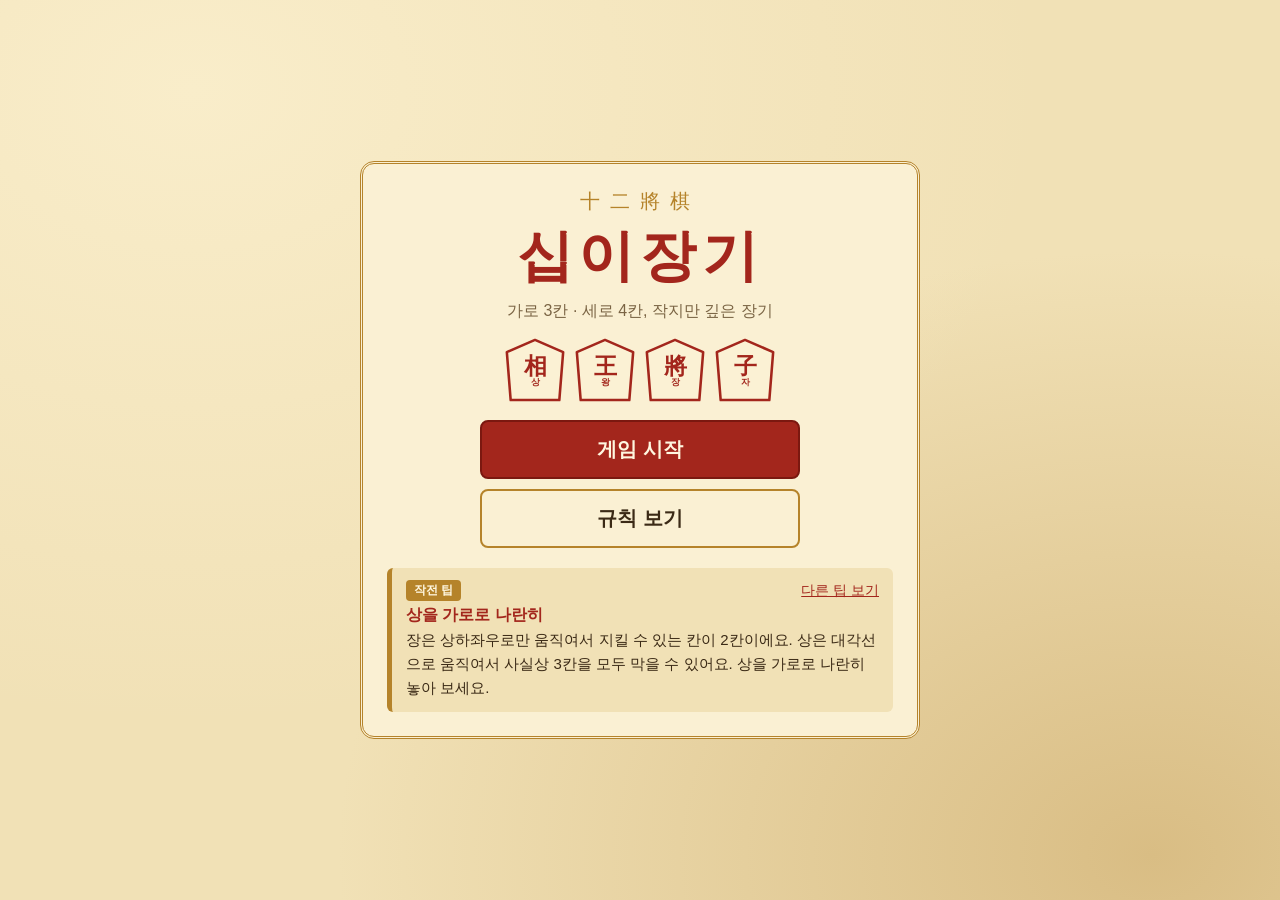
==== index.html @ 1b90328e "Rename index (4).html to index.html" ====
<!DOCTYPE html>
<html lang="ko">
<head>
<meta charset="UTF-8">
<meta name="viewport" content="width=device-width, initial-scale=1">
<title>십이장기</title>
<link rel="stylesheet" href="style.css">
</head>
<body>

<!-- 1. 메인 -->
<section id="screen-main" class="screen active">
  <div class="paper-card center">
    <div class="title-hanja">十二將棋</div>
    <h1 class="title">십이장기</h1>
    <p class="subtitle">가로 3칸 · 세로 4칸, 작지만 깊은 장기</p>
    <div class="deco" id="deco"></div>
    <div class="btn-col">
      <button class="btn primary big" id="btnToSettings">게임 시작</button>
      <button class="btn big" id="btnMainHelp">규칙 보기</button>
    </div>
    <div class="tip" id="tip-main">
      <div class="tip-head"><span class="tip-label">작전 팁</span><button class="link" data-tip-next="main">다른 팁 보기</button></div>
      <div class="tip-title"></div>
      <p class="tip-text"></p>
    </div>
  </div>
</section>

<!-- 2. 설정 -->
<section id="screen-settings" class="screen">
  <div class="paper-card">
    <h2 class="h2">게임 설정</h2>

    <div class="opt-row">
      <div class="opt-label">게임 방식</div>
      <div class="opt-group" data-key="mode">
        <button data-val="ai">컴퓨터와 대결</button>
        <button data-val="pvp">2명이 함께</button>
      </div>
    </div>

    <div class="opt-row ai-only">
      <div class="opt-label">컴퓨터 난이도</div>
      <div class="opt-group" data-key="level">
        <button data-val="easy">쉬움</button>
        <button data-val="normal">보통</button>
        <button data-val="hard">어려움</button>
      </div>
      <div class="opt-desc" id="levelDesc"></div>
    </div>

    <div class="opt-row">
      <div class="opt-label">먼저 두는 쪽</div>
      <div class="opt-group" data-key="first">
        <button data-val="p0" id="firstP0"></button>
        <button data-val="p1" id="firstP1"></button>
        <button data-val="random">랜덤</button>
      </div>
    </div>

    <div class="opt-row">
      <div class="opt-label">도움 기능</div>
      <label class="toggle"><input type="checkbox" id="optWarn"><span>왕 위험 경고 (왕이 잡힐 수 있을 때 알려줘요)</span></label>
      <label class="toggle"><input type="checkbox" id="optDirs"><span>말에 이동 방향 점 표시</span></label>
      <label class="toggle pvp-only"><input type="checkbox" id="optFlip"><span>위쪽 말 글자 뒤집기 (마주 앉아서 할 때)</span></label>
    </div>

    <div class="btn-row">
      <button class="btn" id="btnSetBack">뒤로</button>
      <button class="btn primary" id="btnStart">게임 시작</button>
    </div>

    <div class="tip" id="tip-settings">
      <div class="tip-head"><span class="tip-label">작전 팁</span><button class="link" data-tip-next="settings">다른 팁 보기</button></div>
      <div class="tip-title"></div>
      <p class="tip-text"></p>
    </div>
  </div>
</section>

<!-- 3. 게임 -->
<section id="screen-game" class="screen">
  <div class="game-layout">
    <aside class="panel">
      <div class="panel-title">十二將棋</div>
      <div id="turnChip" class="turn-chip"></div>
      <div id="msgBox"></div>
      <div class="btn-grid">
        <button class="btn" id="btnUndo">되돌리기</button>
        <button class="btn" id="btnRestart">새 게임</button>
        <button class="btn" id="btnGameSettings">설정</button>
        <button class="btn" id="btnGameMain">메인</button>
        <button class="btn" id="btnGameHelp">규칙</button>
      </div>
      <div class="info" id="info"></div>
    </aside>

    <div class="table">
      <div class="tray-wrap">
        <div class="tray-label" id="lbl1"></div>
        <div class="tray" id="tray1"></div>
      </div>
      <div class="board" id="board"></div>
      <div class="tray-wrap">
        <div class="tray" id="tray0"></div>
        <div class="tray-label" id="lbl0"></div>
      </div>
    </div>
  </div>
</section>

<!-- 결과 -->
<div id="overlay" class="overlay hidden">
  <div class="paper-card center modal">
    <h2 class="h2" id="resTitle"></h2>
    <p id="resText" class="res-text"></p>
    <div class="btn-row">
      <button class="btn primary" id="resAgain">다시 하기</button>
      <button class="btn" id="resView">판 보기</button>
      <button class="btn" id="resSettings">설정으로</button>
      <button class="btn" id="resMain">메인으로</button>
    </div>
  </div>
</div>

<!-- 규칙 -->
<div id="helpModal" class="overlay hidden">
  <div class="paper-card modal help">
    <h2 class="h2">십이장기 규칙</h2>
    <div id="helpPieces" class="help-pieces"></div>
    <ul class="help-list">
      <li>판은 가로 3칸, 세로 4칸이에요. 내 앞쪽 한 줄이 내 진영이에요.</li>
      <li>말에 찍힌 점이 그 말이 움직일 수 있는 방향이에요. 말은 돌아서지 못해요.</li>
      <li>상대 말을 잡으면 포로가 돼요. 내 차례에 포로를 빈칸에 내려놓을 수 있어요. (상대 진영에는 안 돼요. 내려놓는 것도 한 번의 차례예요.)</li>
      <li>자(子)가 상대 진영에 들어가면 후(侯)로 변신해요. 후를 잡으면 다시 자가 돼요.</li>
      <li>상대 왕을 잡으면 이겨요.</li>
      <li>내 왕이 상대 진영에 들어가서 다음 내 차례까지 잡히지 않고 버티면 이겨요. (말을 잡으면서 들어가도 똑같아요.)</li>
      <li>같은 판이 3번 나오면 무승부예요.</li>
    </ul>
    <div class="btn-row"><button class="btn primary" id="helpClose">닫기</button></div>
  </div>
</div>

<script src="game.js"></script>
</body>
</html>
---- style.css ----
/* ===== 십이장기 : 양피지 테마 ===== */
:root{
  --paper:#f1e1b6;
  --paper-2:#e6cf98;
  --paper-3:#faf0d3;
  --ink:#3b2a16;
  --ink-soft:#7a6444;
  --gold:#b5832a;
  --gold-2:#d8b04e;
  --red:#a3261c;
  --blue:#243a58;
  --green:#2f6b3a;
  --cell:max(56px, min(26vw, calc((100vh - 300px) / 5.4), 118px));
}
*{box-sizing:border-box}
html,body{margin:0;min-height:100%}
body{
  font-family:"Pretendard","Noto Sans KR","Malgun Gothic",sans-serif;
  color:var(--ink);
  background:
    radial-gradient(ellipse at 15% 10%, #f9edca 0, transparent 55%),
    radial-gradient(ellipse at 90% 95%, #d9bd84 0, transparent 50%),
    var(--paper);
  min-height:100vh;
}
button{font-family:inherit}

/* 화면 */
.screen{display:none;min-height:100vh;padding:20px;align-items:center;justify-content:center}
.screen.active{display:flex}

/* 양피지 카드 */
.paper-card{
  background:var(--paper-3);
  border:3px double var(--gold);
  border-radius:14px;
  padding:24px;
  width:100%;
  max-width:560px;
}
.paper-card.center{text-align:center}

.title-hanja{font-family:"Noto Serif KR","Batang","Songti SC",serif;font-size:20px;letter-spacing:.5em;color:var(--gold);margin-bottom:4px}
.title{font-family:"Noto Serif KR","Batang",serif;font-size:56px;margin:0;color:var(--red);letter-spacing:.1em}
.subtitle{margin:6px 0 16px;color:var(--ink-soft)}
.h2{font-family:"Noto Serif KR","Batang",serif;margin:0 0 14px;color:var(--red);font-size:26px}
.deco{display:flex;justify-content:center;gap:6px;margin:6px 0 18px}
.deco svg{width:64px;height:64px}

/* 버튼 */
.btn{
  background:var(--paper-3);
  color:var(--ink);
  border:2px solid var(--gold);
  border-radius:8px;
  padding:10px 16px;
  font-size:16px;
  font-weight:700;
  cursor:pointer;
}
.btn:hover:not(:disabled){background:var(--paper-2)}
.btn:disabled{opacity:.45;cursor:not-allowed}
.btn.primary{background:var(--red);border-color:#7b1810;color:#fff7e0}
.btn.primary:hover:not(:disabled){background:#8b1f16}
.btn.big{font-size:20px;padding:14px 20px}
.btn-col{display:flex;flex-direction:column;gap:10px;max-width:320px;margin:0 auto 18px}
.btn-row{display:flex;gap:10px;flex-wrap:wrap;justify-content:center;margin-top:16px}
.btn-grid{display:grid;grid-template-columns:1fr 1fr;gap:8px;margin-top:12px}
.btn-grid .btn{padding:8px 10px;font-size:15px}
.link{background:none;border:none;color:var(--red);text-decoration:underline;cursor:pointer;font-size:14px;padding:0}

/* 팁 */
.tip{margin-top:20px;padding:12px 14px;border-left:5px solid var(--gold);background:var(--paper);text-align:left;border-radius:6px}
.tip-head{display:flex;justify-content:space-between;align-items:center;margin-bottom:4px}
.tip-label{font-size:12px;font-weight:800;color:#fff7e0;background:var(--gold);padding:2px 8px;border-radius:4px}
.tip-title{font-weight:800;color:var(--red);margin-bottom:2px}
.tip-text{margin:0;line-height:1.6;font-size:15px}

/* 설정 */
.opt-row{margin-bottom:16px}
.opt-label{font-weight:800;margin-bottom:6px}
.opt-group{display:flex;gap:6px;flex-wrap:wrap}
.opt-group button{
  flex:1 1 0;min-width:90px;
  padding:10px 8px;font-size:15px;font-weight:700;
  background:var(--paper);border:2px solid var(--paper-2);color:var(--ink);
  border-radius:8px;cursor:pointer;
}
.opt-group button.on{background:var(--red);border-color:#7b1810;color:#fff7e0}
.opt-desc{margin-top:6px;font-size:13px;color:var(--ink-soft)}
.toggle{display:flex;align-items:center;gap:8px;margin:6px 0;cursor:pointer;font-size:15px}
.toggle input{width:20px;height:20px;accent-color:var(--red)}
.hidden{display:none!important}

/* 게임 레이아웃 */
#screen-game{align-items:flex-start;padding:12px}
.game-layout{display:flex;flex-wrap:wrap;justify-content:center;gap:16px;align-items:flex-start;width:100%}
.panel{
  width:100%;max-width:300px;
  background:var(--paper-3);border:3px double var(--gold);border-radius:12px;padding:14px;
}
.panel-title{font-family:"Noto Serif KR","Batang",serif;letter-spacing:.4em;color:var(--gold);text-align:center;font-size:14px;margin-bottom:8px}
.turn-chip{text-align:center;font-weight:800;font-size:20px;padding:8px;border-radius:8px;border:2px solid var(--ink-soft);background:var(--paper)}
.turn-chip.p0{border-color:var(--red);color:var(--red)}
.turn-chip.p1{border-color:var(--blue);color:var(--blue)}
.turn-chip.end{border-color:var(--gold);color:var(--ink)}
#msgBox{margin-top:10px;display:flex;flex-direction:column;gap:6px}
.msg{padding:8px 10px;border-radius:6px;font-size:14px;line-height:1.5;background:var(--paper);border:1px solid var(--paper-2)}
.msg.danger{background:#f6d3cb;border-color:var(--red);color:#6d130c;font-weight:700}
.msg.good{background:#dfe8c8;border-color:var(--green);color:#25512d;font-weight:700}
.msg.hint{color:var(--ink-soft)}
.info{margin-top:10px;font-size:13px;color:var(--ink-soft);text-align:center}

.table{display:flex;flex-direction:column;align-items:center;gap:8px}
.tray-wrap{width:calc(var(--cell) * 3 + 8px)}
.tray-label{font-size:13px;font-weight:700;color:var(--ink-soft);margin:2px 2px}
.tray{
  min-height:calc(var(--cell) * .66 + 12px);
  display:flex;flex-wrap:wrap;gap:4px;align-items:center;
  padding:5px 6px;
  border:2px dashed var(--gold);border-radius:10px;background:rgba(250,240,211,.6);
}
.tray .empty{font-size:13px;color:var(--ink-soft);padding-left:4px}
.hand-piece{width:calc(var(--cell) * .6);height:calc(var(--cell) * .6);border-radius:8px;padding:0}
.hand-piece svg{width:100%;height:100%;display:block}
.hand-piece.ready{cursor:pointer}
.hand-piece.ready:hover{background:rgba(216,176,78,.3)}
.hand-piece.selected{background:rgba(216,176,78,.55);outline:3px solid var(--gold-2)}

/* 판 */
.board{
  display:grid;
  grid-template-columns:repeat(3,var(--cell));
  grid-template-rows:repeat(4,var(--cell));
  border:4px solid var(--ink);
  border-radius:4px;
  background:var(--paper-3);
}
.cell{
  position:relative;
  border:1px solid var(--ink-soft);
  display:flex;align-items:center;justify-content:center;
  cursor:default;
  user-select:none;
}
.cell.home0{background:rgba(163,38,28,.13)}
.cell.home1{background:rgba(36,58,88,.14)}
.cell .zone{position:absolute;left:4px;top:2px;font-size:11px;font-weight:700;color:var(--ink-soft);pointer-events:none}
.cell .pc{width:88%;height:88%}
.cell .pc svg{width:100%;height:100%;display:block}
.cell.clickable{cursor:pointer}
.cell.last{box-shadow:inset 0 0 0 3px rgba(181,131,42,.6)}
.cell.selected{background:rgba(216,176,78,.45);outline:4px solid var(--gold-2);outline-offset:-4px}
.cell.target::after{
  content:"";position:absolute;width:26%;height:26%;border-radius:50%;
  background:rgba(47,107,58,.8);pointer-events:none;
}
.cell.capture::after{
  content:"";position:absolute;inset:5%;border:4px solid var(--red);border-radius:10px;pointer-events:none;
}
.cell.danger{animation:danger 1s ease-in-out infinite}
@keyframes danger{0%,100%{background-color:rgba(163,38,28,.15)}50%{background-color:rgba(163,38,28,.55)}}

/* 말 */
.pcsvg .body{fill:#fbf1d4;stroke:var(--pc);stroke-width:4;stroke-linejoin:round}
.pcsvg.p0{--pc:var(--red)}
.pcsvg.p1{--pc:var(--blue)}
.pcsvg.hu .body{fill:#f2d37a}
.pcsvg .dot{fill:var(--pc)}
.pcsvg .hanja{font-family:"Noto Serif KR","Batang","Songti SC",serif;font-size:36px;font-weight:700;fill:var(--pc);text-anchor:middle;dominant-baseline:central}
.pcsvg .hangul{font-size:14px;font-weight:800;fill:var(--pc);text-anchor:middle;dominant-baseline:central}

/* 오버레이 */
.overlay{
  position:fixed;inset:0;background:rgba(59,42,22,.55);
  display:flex;align-items:center;justify-content:center;padding:16px;z-index:10;
}
.modal{max-height:92vh;overflow:auto}
.res-text{font-size:18px;line-height:1.6;margin:0}
.help{text-align:left}
.help-pieces{display:grid;grid-template-columns:1fr 1fr;gap:6px 12px;margin-bottom:10px}
.help-piece{display:flex;gap:8px;align-items:center;font-size:14px;line-height:1.4}
.help-piece svg{width:52px;height:52px;flex:none}
.help-list{padding-left:20px;line-height:1.7;font-size:15px;margin:0}

@media (max-width:520px){
  .title{font-size:44px}
  .help-pieces{grid-template-columns:1fr}
  .panel{max-width:none}
}
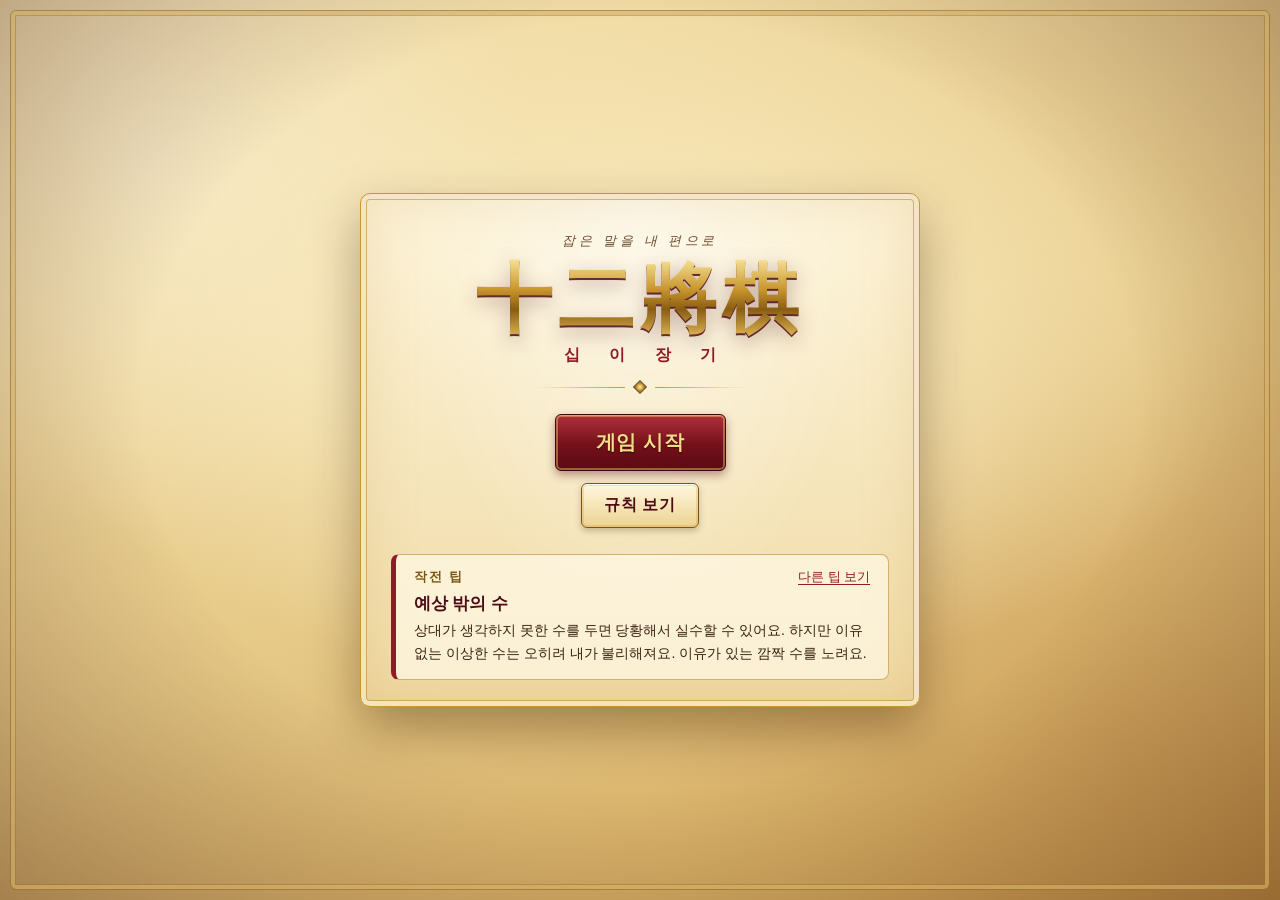
==== commit b60b60b1: "Rename index (3).html to index.html" ====
--- a/index.html
+++ b/index.html
@@ -7,141 +7,150 @@
 <link rel="stylesheet" href="style.css">
 </head>
 <body>
+<div id="app">
 
-<!-- 1. 메인 -->
-<section id="screen-main" class="screen active">
-  <div class="paper-card center">
-    <div class="title-hanja">十二將棋</div>
-    <h1 class="title">십이장기</h1>
-    <p class="subtitle">가로 3칸 · 세로 4칸, 작지만 깊은 장기</p>
-    <div class="deco" id="deco"></div>
-    <div class="btn-col">
-      <button class="btn primary big" id="btnToSettings">게임 시작</button>
-      <button class="btn big" id="btnMainHelp">규칙 보기</button>
+  <section id="screen-main" class="screen active">
+    <div class="panel main-panel">
+      <div class="hero">
+        <div class="hero-kicker">잡은 말을 내 편으로</div>
+        <h1 class="logo">十二將棋</h1>
+        <div class="logo-sub">십 이 장 기</div>
+        <div class="orn"><span></span><i></i><span></span></div>
+      </div>
+      <div class="menu">
+        <button class="btn primary big" data-act="go-setup">게임 시작</button>
+        <button class="btn" data-act="rules">규칙 보기</button>
+      </div>
+      <aside class="tip">
+        <div class="tip-head"><span>작전 팁</span><button class="link" data-act="tip">다른 팁 보기</button></div>
+        <h4 class="tip-title"></h4>
+        <p class="tip-body"></p>
+      </aside>
     </div>
-    <div class="tip" id="tip-main">
-      <div class="tip-head"><span class="tip-label">작전 팁</span><button class="link" data-tip-next="main">다른 팁 보기</button></div>
-      <div class="tip-title"></div>
-      <p class="tip-text"></p>
+  </section>
+
+  <section id="screen-setup" class="screen">
+    <div class="panel setup-panel">
+      <h2 class="h-ornate"><span>대결 준비</span></h2>
+
+      <div class="row" data-key="mode">
+        <h3>게임 방식</h3>
+        <div class="seg">
+          <button data-val="ai">컴퓨터와 대결</button>
+          <button data-val="hot">2명이 함께</button>
+        </div>
+      </div>
+
+      <div class="row" data-key="level" data-only="ai">
+        <h3>컴퓨터 실력</h3>
+        <div class="seg">
+          <button data-val="easy">쉬움</button>
+          <button data-val="normal">보통</button>
+          <button data-val="hard">어려움</button>
+        </div>
+        <p class="note" id="level-note"></p>
+      </div>
+
+      <div class="row" data-key="first">
+        <h3>먼저 두는 사람</h3>
+        <div class="seg" id="seg-first">
+          <button data-val="red"></button>
+          <button data-val="blue"></button>
+          <button data-val="random">무작위</button>
+        </div>
+      </div>
+
+      <div class="row">
+        <h3>도움 기능</h3>
+        <div class="seg">
+          <button class="tog" data-tog="warn">왕 위험 경고</button>
+          <button class="tog" data-tog="dots">이동 방향 점</button>
+          <button class="tog" data-tog="flip" data-only="hot">위쪽 글자 뒤집기</button>
+        </div>
+        <p class="note">왕 위험 경고는 내 왕이 다음 수에 잡힐 수 있을 때 알려 줘요. 방향 점은 말이 갈 수 있는 길을 보여 줘요.</p>
+      </div>
+
+      <div class="actions">
+        <button class="btn" data-act="setup-back">돌아가기</button>
+        <button class="btn primary" data-act="start">게임 시작</button>
+      </div>
+
+      <aside class="tip">
+        <div class="tip-head"><span>작전 팁</span><button class="link" data-act="tip">다른 팁 보기</button></div>
+        <h4 class="tip-title"></h4>
+        <p class="tip-body"></p>
+      </aside>
+    </div>
+  </section>
+
+  <section id="screen-play" class="screen">
+    <div class="corner left">
+      <button class="mini" data-act="to-main" aria-label="메인으로"><svg viewBox="0 0 24 24" aria-hidden="true"><path d="M3 11l9-8 9 8M5 10v10h5v-6h4v6h5V10"/></svg><span class="lbl">메인</span></button>
+      <button class="mini" data-act="to-setup" aria-label="설정"><svg viewBox="0 0 24 24" aria-hidden="true"><circle cx="12" cy="12" r="3.2"/><path d="M12 2.5v3M12 18.5v3M2.5 12h3M18.5 12h3M5.3 5.3l2.1 2.1M16.6 16.6l2.1 2.1M18.7 5.3l-2.1 2.1M7.4 16.6l-2.1 2.1"/></svg><span class="lbl">설정</span></button>
+    </div>
+    <div class="corner right">
+      <button class="mini" id="btn-undo" data-act="undo" aria-label="한 수 되돌리기"><svg viewBox="0 0 24 24" aria-hidden="true"><path d="M9 14L4 9l5-5M4 9h10a6 6 0 010 12h-3"/></svg><span class="lbl">되돌리기</span></button>
+      <button class="mini" data-act="new" aria-label="새 게임"><svg viewBox="0 0 24 24" aria-hidden="true"><path d="M20 11a8 8 0 10-2.3 5.7M20 4v7h-7"/></svg><span class="lbl">새 게임</span></button>
+      <button class="mini" data-act="rules" aria-label="규칙"><svg viewBox="0 0 24 24" aria-hidden="true"><circle cx="12" cy="12" r="9"/><path d="M9.5 9.5a2.5 2.5 0 115 .5c0 1.6-2.5 2-2.5 3.8M12 17.2v.3"/></svg><span class="lbl">규칙</span></button>
+    </div>
+
+    <div class="stage">
+      <div class="banner" id="banner">
+        <div class="b-emblem" id="b-emblem"></div>
+        <div class="b-text">
+          <div class="b-title" id="b-title"></div>
+          <div class="b-msg" id="b-msg"></div>
+        </div>
+        <button class="btn small" id="btn-result" data-act="show-result" hidden>결과 보기</button>
+      </div>
+
+      <div class="tray blue" id="tray-1"></div>
+
+      <div class="board-frame">
+        <i class="corner-orn tl"></i><i class="corner-orn tr"></i><i class="corner-orn bl"></i><i class="corner-orn br"></i>
+        <div class="board" id="board"></div>
+      </div>
+
+      <div class="tray red" id="tray-0"></div>
+    </div>
+  </section>
+
+  <div class="overlay" id="modal-rules">
+    <div class="panel modal">
+      <h2 class="h-ornate"><span>십이장기 규칙</span></h2>
+      <ul class="rules">
+        <li><b>판</b> 가로 3칸, 세로 4칸이에요. 각자 앞쪽 한 줄이 내 진영이고, 가운데 두 줄은 중립 지대예요.</li>
+        <li><b>장(將)</b> 앞, 뒤, 왼쪽, 오른쪽으로 한 칸씩 가요.</li>
+        <li><b>상(相)</b> 대각선 네 방향으로 한 칸씩 가요.</li>
+        <li><b>왕(王)</b> 여덟 방향 모두 한 칸씩 가요.</li>
+        <li><b>자(子)</b> 앞으로만 한 칸 가요. 상대 진영에 들어가면 <b>후(侯)</b>로 변신해요.</li>
+        <li><b>후(侯)</b> 뒤쪽 대각선만 빼고 모든 방향으로 가요.</li>
+        <li><b>잡기</b> 상대 말을 잡으면 포로칸에 쌓여요. 후를 잡으면 자로 돌아와요.</li>
+        <li><b>내려놓기</b> 포로를 내려놓는 것도 한 번의 차례예요. 빈칸이면 되지만 상대 진영에는 놓을 수 없어요. 쓰기 싫으면 안 써도 돼요.</li>
+        <li><b>말은 돌릴 수 없어요.</b> 내려놓은 말은 항상 상대를 바라봐요.</li>
+        <li><b>승리 1</b> 상대 왕을 잡으면 이겨요.</li>
+        <li><b>승리 2</b> 내 왕이 상대 진영에 들어가서, 상대가 한 번 둔 뒤에도 잡히지 않으면 이겨요. 말을 잡으면서 들어가도 똑같아요.</li>
+        <li><b>무승부</b> 같은 모양이 세 번 나오면 비겨요.</li>
+      </ul>
+      <div class="actions"><button class="btn primary" data-act="close-rules">알겠어요</button></div>
     </div>
   </div>
-</section>
 
-<!-- 2. 설정 -->
-<section id="screen-settings" class="screen">
-  <div class="paper-card">
-    <h2 class="h2">게임 설정</h2>
-
-    <div class="opt-row">
-      <div class="opt-label">게임 방식</div>
-      <div class="opt-group" data-key="mode">
-        <button data-val="ai">컴퓨터와 대결</button>
-        <button data-val="pvp">2명이 함께</button>
-      </div>
-    </div>
-
-    <div class="opt-row ai-only">
-      <div class="opt-label">컴퓨터 난이도</div>
-      <div class="opt-group" data-key="level">
-        <button data-val="easy">쉬움</button>
-        <button data-val="normal">보통</button>
-        <button data-val="hard">어려움</button>
-      </div>
-      <div class="opt-desc" id="levelDesc"></div>
-    </div>
-
-    <div class="opt-row">
-      <div class="opt-label">먼저 두는 쪽</div>
-      <div class="opt-group" data-key="first">
-        <button data-val="p0" id="firstP0"></button>
-        <button data-val="p1" id="firstP1"></button>
-        <button data-val="random">랜덤</button>
-      </div>
-    </div>
-
-    <div class="opt-row">
-      <div class="opt-label">도움 기능</div>
-      <label class="toggle"><input type="checkbox" id="optWarn"><span>왕 위험 경고 (왕이 잡힐 수 있을 때 알려줘요)</span></label>
-      <label class="toggle"><input type="checkbox" id="optDirs"><span>말에 이동 방향 점 표시</span></label>
-      <label class="toggle pvp-only"><input type="checkbox" id="optFlip"><span>위쪽 말 글자 뒤집기 (마주 앉아서 할 때)</span></label>
-    </div>
-
-    <div class="btn-row">
-      <button class="btn" id="btnSetBack">뒤로</button>
-      <button class="btn primary" id="btnStart">게임 시작</button>
-    </div>
-
-    <div class="tip" id="tip-settings">
-      <div class="tip-head"><span class="tip-label">작전 팁</span><button class="link" data-tip-next="settings">다른 팁 보기</button></div>
-      <div class="tip-title"></div>
-      <p class="tip-text"></p>
-    </div>
-  </div>
-</section>
-
-<!-- 3. 게임 -->
-<section id="screen-game" class="screen">
-  <div class="game-layout">
-    <aside class="panel">
-      <div class="panel-title">十二將棋</div>
-      <div id="turnChip" class="turn-chip"></div>
-      <div id="msgBox"></div>
-      <div class="btn-grid">
-        <button class="btn" id="btnUndo">되돌리기</button>
-        <button class="btn" id="btnRestart">새 게임</button>
-        <button class="btn" id="btnGameSettings">설정</button>
-        <button class="btn" id="btnGameMain">메인</button>
-        <button class="btn" id="btnGameHelp">규칙</button>
-      </div>
-      <div class="info" id="info"></div>
-    </aside>
-
-    <div class="table">
-      <div class="tray-wrap">
-        <div class="tray-label" id="lbl1"></div>
-        <div class="tray" id="tray1"></div>
-      </div>
-      <div class="board" id="board"></div>
-      <div class="tray-wrap">
-        <div class="tray" id="tray0"></div>
-        <div class="tray-label" id="lbl0"></div>
+  <div class="overlay" id="modal-result">
+    <div class="petals" id="petals"></div>
+    <div class="panel modal result">
+      <div class="crest"><span id="res-crest"></span></div>
+      <h2 id="res-title" class="res-title"></h2>
+      <p id="res-msg" class="res-msg"></p>
+      <div class="actions">
+        <button class="btn primary" data-act="again">다시 하기</button>
+        <button class="btn" data-act="review">판 보기</button>
+        <button class="btn" data-act="to-setup">설정</button>
       </div>
     </div>
   </div>
-</section>
 
-<!-- 결과 -->
-<div id="overlay" class="overlay hidden">
-  <div class="paper-card center modal">
-    <h2 class="h2" id="resTitle"></h2>
-    <p id="resText" class="res-text"></p>
-    <div class="btn-row">
-      <button class="btn primary" id="resAgain">다시 하기</button>
-      <button class="btn" id="resView">판 보기</button>
-      <button class="btn" id="resSettings">설정으로</button>
-      <button class="btn" id="resMain">메인으로</button>
-    </div>
-  </div>
 </div>
-
-<!-- 규칙 -->
-<div id="helpModal" class="overlay hidden">
-  <div class="paper-card modal help">
-    <h2 class="h2">십이장기 규칙</h2>
-    <div id="helpPieces" class="help-pieces"></div>
-    <ul class="help-list">
-      <li>판은 가로 3칸, 세로 4칸이에요. 내 앞쪽 한 줄이 내 진영이에요.</li>
-      <li>말에 찍힌 점이 그 말이 움직일 수 있는 방향이에요. 말은 돌아서지 못해요.</li>
-      <li>상대 말을 잡으면 포로가 돼요. 내 차례에 포로를 빈칸에 내려놓을 수 있어요. (상대 진영에는 안 돼요. 내려놓는 것도 한 번의 차례예요.)</li>
-      <li>자(子)가 상대 진영에 들어가면 후(侯)로 변신해요. 후를 잡으면 다시 자가 돼요.</li>
-      <li>상대 왕을 잡으면 이겨요.</li>
-      <li>내 왕이 상대 진영에 들어가서 다음 내 차례까지 잡히지 않고 버티면 이겨요. (말을 잡으면서 들어가도 똑같아요.)</li>
-      <li>같은 판이 3번 나오면 무승부예요.</li>
-    </ul>
-    <div class="btn-row"><button class="btn primary" id="helpClose">닫기</button></div>
-  </div>
-</div>
-
 <script src="game.js"></script>
 </body>
 </html>
--- a/style.css
+++ b/style.css
@@ -1,190 +1,251 @@
-/* ===== 십이장기 : 양피지 테마 ===== */
-:root{
-  --paper:#f1e1b6;
-  --paper-2:#e6cf98;
-  --paper-3:#faf0d3;
-  --ink:#3b2a16;
-  --ink-soft:#7a6444;
-  --gold:#b5832a;
-  --gold-2:#d8b04e;
-  --red:#a3261c;
-  --blue:#243a58;
-  --green:#2f6b3a;
-  --cell:max(56px, min(26vw, calc((100vh - 300px) / 5.4), 118px));
-}
-*{box-sizing:border-box}
-html,body{margin:0;min-height:100%}
-body{
-  font-family:"Pretendard","Noto Sans KR","Malgun Gothic",sans-serif;
-  color:var(--ink);
+
+/* ===== 십이장기 : 낭만주의풍 양피지 + 금박 ===== */
+:root {
+  --ink: #3a2412;
+  --ink-soft: #6a4a2b;
+  --gold: #c8962d;
+  --gold-hi: #f6dc8a;
+  --gold-lo: #7a5410;
+  --wine: #8f1b26;
+  --wine-deep: #4d0c15;
+  --navy: #23408c;
+  --serif: "Noto Serif KR", "Nanum Myeongjo", "Batang", "AppleMyungjo", "Songti SC", "Times New Roman", serif;
+  --sans: "Pretendard", "Noto Sans KR", "Malgun Gothic", "Apple SD Gothic Neo", sans-serif;
+  --cell: clamp(58px, min(calc((100vh - 240px) / 5.1), calc((100vw - 96px) / 3)), 128px);
+  --bw: calc(var(--cell) * 3 + 32px);
+}
+@supports (height: 100dvh) {
+  :root { --cell: clamp(58px, min(calc((100dvh - 240px) / 5.1), calc((100vw - 96px) / 3)), 128px); }
+}
+
+* { box-sizing: border-box; }
+[hidden] { display: none !important; }
+html, body { margin: 0; min-height: 100%; }
+body {
+  font-family: var(--sans);
+  color: var(--ink);
   background:
-    radial-gradient(ellipse at 15% 10%, #f9edca 0, transparent 55%),
-    radial-gradient(ellipse at 90% 95%, #d9bd84 0, transparent 50%),
-    var(--paper);
-  min-height:100vh;
-}
-button{font-family:inherit}
-
-/* 화면 */
-.screen{display:none;min-height:100vh;padding:20px;align-items:center;justify-content:center}
-.screen.active{display:flex}
-
-/* 양피지 카드 */
-.paper-card{
-  background:var(--paper-3);
-  border:3px double var(--gold);
-  border-radius:14px;
-  padding:24px;
-  width:100%;
-  max-width:560px;
-}
-.paper-card.center{text-align:center}
-
-.title-hanja{font-family:"Noto Serif KR","Batang","Songti SC",serif;font-size:20px;letter-spacing:.5em;color:var(--gold);margin-bottom:4px}
-.title{font-family:"Noto Serif KR","Batang",serif;font-size:56px;margin:0;color:var(--red);letter-spacing:.1em}
-.subtitle{margin:6px 0 16px;color:var(--ink-soft)}
-.h2{font-family:"Noto Serif KR","Batang",serif;margin:0 0 14px;color:var(--red);font-size:26px}
-.deco{display:flex;justify-content:center;gap:6px;margin:6px 0 18px}
-.deco svg{width:64px;height:64px}
-
-/* 버튼 */
-.btn{
-  background:var(--paper-3);
-  color:var(--ink);
-  border:2px solid var(--gold);
-  border-radius:8px;
-  padding:10px 16px;
-  font-size:16px;
-  font-weight:700;
-  cursor:pointer;
-}
-.btn:hover:not(:disabled){background:var(--paper-2)}
-.btn:disabled{opacity:.45;cursor:not-allowed}
-.btn.primary{background:var(--red);border-color:#7b1810;color:#fff7e0}
-.btn.primary:hover:not(:disabled){background:#8b1f16}
-.btn.big{font-size:20px;padding:14px 20px}
-.btn-col{display:flex;flex-direction:column;gap:10px;max-width:320px;margin:0 auto 18px}
-.btn-row{display:flex;gap:10px;flex-wrap:wrap;justify-content:center;margin-top:16px}
-.btn-grid{display:grid;grid-template-columns:1fr 1fr;gap:8px;margin-top:12px}
-.btn-grid .btn{padding:8px 10px;font-size:15px}
-.link{background:none;border:none;color:var(--red);text-decoration:underline;cursor:pointer;font-size:14px;padding:0}
-
-/* 팁 */
-.tip{margin-top:20px;padding:12px 14px;border-left:5px solid var(--gold);background:var(--paper);text-align:left;border-radius:6px}
-.tip-head{display:flex;justify-content:space-between;align-items:center;margin-bottom:4px}
-.tip-label{font-size:12px;font-weight:800;color:#fff7e0;background:var(--gold);padding:2px 8px;border-radius:4px}
-.tip-title{font-weight:800;color:var(--red);margin-bottom:2px}
-.tip-text{margin:0;line-height:1.6;font-size:15px}
-
-/* 설정 */
-.opt-row{margin-bottom:16px}
-.opt-label{font-weight:800;margin-bottom:6px}
-.opt-group{display:flex;gap:6px;flex-wrap:wrap}
-.opt-group button{
-  flex:1 1 0;min-width:90px;
-  padding:10px 8px;font-size:15px;font-weight:700;
-  background:var(--paper);border:2px solid var(--paper-2);color:var(--ink);
-  border-radius:8px;cursor:pointer;
-}
-.opt-group button.on{background:var(--red);border-color:#7b1810;color:#fff7e0}
-.opt-desc{margin-top:6px;font-size:13px;color:var(--ink-soft)}
-.toggle{display:flex;align-items:center;gap:8px;margin:6px 0;cursor:pointer;font-size:15px}
-.toggle input{width:20px;height:20px;accent-color:var(--red)}
-.hidden{display:none!important}
-
-/* 게임 레이아웃 */
-#screen-game{align-items:flex-start;padding:12px}
-.game-layout{display:flex;flex-wrap:wrap;justify-content:center;gap:16px;align-items:flex-start;width:100%}
-.panel{
-  width:100%;max-width:300px;
-  background:var(--paper-3);border:3px double var(--gold);border-radius:12px;padding:14px;
-}
-.panel-title{font-family:"Noto Serif KR","Batang",serif;letter-spacing:.4em;color:var(--gold);text-align:center;font-size:14px;margin-bottom:8px}
-.turn-chip{text-align:center;font-weight:800;font-size:20px;padding:8px;border-radius:8px;border:2px solid var(--ink-soft);background:var(--paper)}
-.turn-chip.p0{border-color:var(--red);color:var(--red)}
-.turn-chip.p1{border-color:var(--blue);color:var(--blue)}
-.turn-chip.end{border-color:var(--gold);color:var(--ink)}
-#msgBox{margin-top:10px;display:flex;flex-direction:column;gap:6px}
-.msg{padding:8px 10px;border-radius:6px;font-size:14px;line-height:1.5;background:var(--paper);border:1px solid var(--paper-2)}
-.msg.danger{background:#f6d3cb;border-color:var(--red);color:#6d130c;font-weight:700}
-.msg.good{background:#dfe8c8;border-color:var(--green);color:#25512d;font-weight:700}
-.msg.hint{color:var(--ink-soft)}
-.info{margin-top:10px;font-size:13px;color:var(--ink-soft);text-align:center}
-
-.table{display:flex;flex-direction:column;align-items:center;gap:8px}
-.tray-wrap{width:calc(var(--cell) * 3 + 8px)}
-.tray-label{font-size:13px;font-weight:700;color:var(--ink-soft);margin:2px 2px}
-.tray{
-  min-height:calc(var(--cell) * .66 + 12px);
-  display:flex;flex-wrap:wrap;gap:4px;align-items:center;
-  padding:5px 6px;
-  border:2px dashed var(--gold);border-radius:10px;background:rgba(250,240,211,.6);
-}
-.tray .empty{font-size:13px;color:var(--ink-soft);padding-left:4px}
-.hand-piece{width:calc(var(--cell) * .6);height:calc(var(--cell) * .6);border-radius:8px;padding:0}
-.hand-piece svg{width:100%;height:100%;display:block}
-.hand-piece.ready{cursor:pointer}
-.hand-piece.ready:hover{background:rgba(216,176,78,.3)}
-.hand-piece.selected{background:rgba(216,176,78,.55);outline:3px solid var(--gold-2)}
-
-/* 판 */
-.board{
-  display:grid;
-  grid-template-columns:repeat(3,var(--cell));
-  grid-template-rows:repeat(4,var(--cell));
-  border:4px solid var(--ink);
-  border-radius:4px;
-  background:var(--paper-3);
-}
-.cell{
-  position:relative;
-  border:1px solid var(--ink-soft);
-  display:flex;align-items:center;justify-content:center;
-  cursor:default;
-  user-select:none;
-}
-.cell.home0{background:rgba(163,38,28,.13)}
-.cell.home1{background:rgba(36,58,88,.14)}
-.cell .zone{position:absolute;left:4px;top:2px;font-size:11px;font-weight:700;color:var(--ink-soft);pointer-events:none}
-.cell .pc{width:88%;height:88%}
-.cell .pc svg{width:100%;height:100%;display:block}
-.cell.clickable{cursor:pointer}
-.cell.last{box-shadow:inset 0 0 0 3px rgba(181,131,42,.6)}
-.cell.selected{background:rgba(216,176,78,.45);outline:4px solid var(--gold-2);outline-offset:-4px}
-.cell.target::after{
-  content:"";position:absolute;width:26%;height:26%;border-radius:50%;
-  background:rgba(47,107,58,.8);pointer-events:none;
-}
-.cell.capture::after{
-  content:"";position:absolute;inset:5%;border:4px solid var(--red);border-radius:10px;pointer-events:none;
-}
-.cell.danger{animation:danger 1s ease-in-out infinite}
-@keyframes danger{0%,100%{background-color:rgba(163,38,28,.15)}50%{background-color:rgba(163,38,28,.55)}}
-
-/* 말 */
-.pcsvg .body{fill:#fbf1d4;stroke:var(--pc);stroke-width:4;stroke-linejoin:round}
-.pcsvg.p0{--pc:var(--red)}
-.pcsvg.p1{--pc:var(--blue)}
-.pcsvg.hu .body{fill:#f2d37a}
-.pcsvg .dot{fill:var(--pc)}
-.pcsvg .hanja{font-family:"Noto Serif KR","Batang","Songti SC",serif;font-size:36px;font-weight:700;fill:var(--pc);text-anchor:middle;dominant-baseline:central}
-.pcsvg .hangul{font-size:14px;font-weight:800;fill:var(--pc);text-anchor:middle;dominant-baseline:central}
-
-/* 오버레이 */
-.overlay{
-  position:fixed;inset:0;background:rgba(59,42,22,.55);
-  display:flex;align-items:center;justify-content:center;padding:16px;z-index:10;
-}
-.modal{max-height:92vh;overflow:auto}
-.res-text{font-size:18px;line-height:1.6;margin:0}
-.help{text-align:left}
-.help-pieces{display:grid;grid-template-columns:1fr 1fr;gap:6px 12px;margin-bottom:10px}
-.help-piece{display:flex;gap:8px;align-items:center;font-size:14px;line-height:1.4}
-.help-piece svg{width:52px;height:52px;flex:none}
-.help-list{padding-left:20px;line-height:1.7;font-size:15px;margin:0}
-
-@media (max-width:520px){
-  .title{font-size:44px}
-  .help-pieces{grid-template-columns:1fr}
-  .panel{max-width:none}
-}
+    radial-gradient(ellipse 70% 55% at 50% 38%, rgba(255, 244, 205, .95), rgba(255, 244, 205, 0) 70%),
+    radial-gradient(circle at 12% 18%, rgba(255, 255, 255, .35), transparent 28%),
+    radial-gradient(circle at 88% 82%, rgba(150, 70, 20, .12), transparent 35%),
+    linear-gradient(160deg, #f6e4b2 0%, #e6c987 55%, #cfa254 100%);
+  background-attachment: fixed;
+  overflow-x: hidden;
+}
+body::before {
+  content: ""; position: fixed; inset: 0; pointer-events: none; z-index: 0;
+  background: radial-gradient(ellipse at 50% 45%, transparent 55%, rgba(70, 28, 6, .38) 100%);
+}
+body::after {
+  content: ""; position: fixed; inset: 10px; pointer-events: none; z-index: 0;
+  border: 1px solid rgba(160, 112, 28, .7);
+  box-shadow: inset 0 0 0 4px rgba(250, 232, 180, .35), inset 0 0 0 5px rgba(160, 112, 28, .45);
+  border-radius: 6px;
+}
+#app { position: relative; z-index: 1; }
+
+.screen { display: none; min-height: 100vh; padding: 28px 16px; align-items: center; justify-content: center; }
+.screen.active { display: flex; }
+
+.panel {
+  position: relative; width: min(560px, 100%); padding: 28px 30px 26px; border-radius: 10px;
+  background: radial-gradient(ellipse at 50% 0%, rgba(255, 255, 255, .55), transparent 60%), linear-gradient(180deg, #fdf4d9, #f0daa4);
+  border: 1px solid var(--gold);
+  box-shadow: 0 22px 50px rgba(60, 28, 4, .38), inset 0 0 0 5px rgba(255, 248, 224, .75), inset 0 0 0 6px rgba(184, 134, 43, .55), inset 0 0 60px rgba(190, 130, 40, .2);
+}
+.h-ornate { margin: 0 0 18px; text-align: center; font-family: var(--serif); font-weight: 800; font-size: 24px; letter-spacing: .12em; color: var(--wine-deep); }
+.h-ornate span { position: relative; display: inline-block; padding: 0 44px; }
+.h-ornate span::before, .h-ornate span::after { content: ""; position: absolute; top: 50%; width: 32px; height: 1px; background: linear-gradient(90deg, transparent, var(--gold)); }
+.h-ornate span::before { left: 0; }
+.h-ornate span::after { right: 0; transform: scaleX(-1); }
+
+.btn {
+  font-family: var(--serif); font-weight: 800; font-size: 16px; letter-spacing: .04em; padding: 11px 22px; cursor: pointer; border-radius: 6px;
+  color: var(--wine-deep); background: linear-gradient(180deg, #fff7de, #ecd391); border: 1px solid var(--gold-lo);
+  box-shadow: inset 0 1px 0 #fff, inset 0 0 0 2px rgba(200, 150, 45, .25), 0 3px 6px rgba(70, 35, 5, .25);
+  transition: transform .12s, filter .12s;
+}
+.btn:hover { transform: translateY(-1px); filter: brightness(1.06); }
+.btn:active { transform: translateY(1px); }
+.btn.primary {
+  color: var(--gold-hi); background: linear-gradient(180deg, #b0303a, #741019 55%, #5a0b14); border-color: #3b0910; text-shadow: 0 1px 1px rgba(0, 0, 0, .6);
+  box-shadow: inset 0 1px 0 rgba(255, 200, 190, .45), inset 0 0 0 2px rgba(240, 200, 100, .45), 0 4px 10px rgba(80, 10, 20, .4);
+}
+.btn.big { font-size: 20px; padding: 14px 40px; }
+.btn.small { font-size: 13px; padding: 6px 14px; flex: none; }
+.link { background: none; border: 0; padding: 0; cursor: pointer; font-family: var(--sans); font-size: 12.5px; color: var(--wine); text-decoration: underline; text-underline-offset: 3px; }
+
+.main-panel { text-align: center; padding-top: 38px; }
+.hero-kicker { font-family: var(--serif); font-style: italic; letter-spacing: .3em; font-size: 13px; color: var(--ink-soft); }
+.logo {
+  margin: 8px 0 0; font-family: var(--serif); font-weight: 900; font-size: clamp(44px, 11vw, 76px); letter-spacing: .08em; line-height: 1.1;
+  background: linear-gradient(180deg, #f9e39a 0%, #c8962d 38%, #8a5d12 62%, #e9c25d 100%);
+  -webkit-background-clip: text; background-clip: text; color: transparent;
+  filter: drop-shadow(0 2px 0 rgba(77, 12, 21, .85)) drop-shadow(0 6px 10px rgba(77, 12, 21, .3));
+}
+.logo-sub { font-family: var(--serif); letter-spacing: .8em; padding-left: .8em; color: var(--wine); font-weight: 700; margin-top: 4px; }
+.orn { display: flex; align-items: center; justify-content: center; gap: 10px; margin: 16px 0 6px; }
+.orn span { width: 90px; height: 1px; background: linear-gradient(90deg, transparent, var(--gold)); }
+.orn span:last-child { transform: scaleX(-1); }
+.orn i { width: 10px; height: 10px; transform: rotate(45deg); background: radial-gradient(circle, #fff0b0, #c8962d 60%, #7a5410); border: 1px solid #5b3a14; }
+.menu { display: flex; flex-direction: column; align-items: center; gap: 12px; margin: 22px 0 26px; }
+
+.tip { text-align: left; margin-top: 20px; padding: 14px 18px; border-radius: 8px; background: rgba(255, 250, 232, .7); border: 1px solid rgba(184, 134, 43, .6); border-left: 5px solid var(--wine); }
+.tip-head { display: flex; justify-content: space-between; align-items: center; font-family: var(--serif); font-weight: 800; font-size: 12.5px; letter-spacing: .15em; color: var(--gold-lo); }
+.tip-title { margin: 6px 0 4px; font-family: var(--serif); font-size: 17px; color: var(--wine-deep); }
+.tip-body { margin: 0; font-size: 14px; line-height: 1.65; color: var(--ink); }
+
+.setup-panel { width: min(620px, 100%); }
+.row { margin-bottom: 18px; }
+.row h3 { margin: 0 0 8px; font-family: var(--serif); font-size: 15px; color: var(--wine-deep); letter-spacing: .06em; }
+.seg { display: flex; flex-wrap: wrap; gap: 8px; }
+.seg button {
+  flex: 1 1 0; min-width: 104px; padding: 10px 12px; cursor: pointer; font-family: var(--sans); font-weight: 700; font-size: 14px; color: var(--ink);
+  background: linear-gradient(180deg, #fffaf0, #f0ddae); border: 1px solid #b99047; border-radius: 6px; box-shadow: inset 0 1px 0 #fff;
+}
+.seg button:hover { filter: brightness(1.04); }
+.seg button.on { color: var(--gold-hi); border-color: #3b0910; text-shadow: 0 1px 1px rgba(0, 0, 0, .5); background: linear-gradient(180deg, #a52a34, #67101a); box-shadow: inset 0 0 0 2px rgba(240, 200, 100, .45); }
+.note { margin: 8px 2px 0; font-size: 13px; line-height: 1.55; color: var(--ink-soft); }
+.actions { display: flex; flex-wrap: wrap; gap: 10px; justify-content: center; margin-top: 8px; }
+
+/* ===== 플레이 ===== */
+#screen-play { padding: 14px 8px; }
+.stage { display: flex; flex-direction: column; align-items: center; gap: 12px; }
+.stage > * { width: var(--bw); }
+
+.corner { position: fixed; top: 18px; display: flex; gap: 8px; z-index: 5; }
+.corner.left { left: 20px; }
+.corner.right { right: 20px; }
+.mini {
+  position: relative; width: 36px; height: 36px; display: grid; place-items: center; cursor: pointer; padding: 0; color: var(--wine-deep); border-radius: 50%;
+  background: radial-gradient(circle at 35% 25%, #fffaf0, #ecd391); border: 1px solid var(--gold-lo);
+  box-shadow: inset 0 0 0 2px rgba(255, 244, 205, .8), 0 2px 5px rgba(70, 35, 5, .3); transition: transform .12s;
+}
+.mini:hover { transform: translateY(-1px); color: var(--wine); }
+.mini:disabled { opacity: .4; cursor: default; transform: none; }
+.mini svg { width: 18px; height: 18px; fill: none; stroke: currentColor; stroke-width: 1.8; stroke-linecap: round; stroke-linejoin: round; }
+.mini .lbl { position: absolute; top: calc(100% + 6px); left: 50%; transform: translateX(-50%); white-space: nowrap; font-size: 11px; font-weight: 700; padding: 3px 8px; border-radius: 4px; color: var(--gold-hi); background: var(--wine-deep); opacity: 0; pointer-events: none; transition: opacity .15s; }
+.mini:hover .lbl, .mini:focus-visible .lbl { opacity: 1; }
+
+.banner {
+  position: relative; display: flex; align-items: center; gap: 12px; min-height: 66px; padding: 10px 16px; border-radius: 8px; border: 1px solid var(--gold-lo);
+  background: linear-gradient(180deg, #fff6dc, #f0d99c);
+  box-shadow: 0 6px 14px rgba(70, 35, 5, .28), inset 0 0 0 3px rgba(255, 248, 224, .8), inset 0 0 0 4px rgba(184, 134, 43, .5);
+}
+.b-emblem { flex: none; width: 30px; height: 30px; border-radius: 50%; border: 2px solid var(--gold); box-shadow: 0 0 0 2px var(--gold-lo), 0 0 12px rgba(255, 200, 80, .55); background: radial-gradient(circle at 35% 30%, #fff, #bbb); }
+.banner.red .b-emblem { background: radial-gradient(circle at 35% 30%, #ef6a6a, #a3202a 55%, #54101a); }
+.banner.blue .b-emblem { background: radial-gradient(circle at 35% 30%, #7b9bea, #2b4aa0 55%, #121f55); }
+.banner.end .b-emblem { animation: pulse 1.6s ease-in-out infinite; }
+.b-text { min-width: 0; flex: 1; text-align: left; }
+.b-title { font-family: var(--serif); font-weight: 900; font-size: 20px; letter-spacing: .04em; }
+.banner.red .b-title { color: var(--wine); }
+.banner.blue .b-title { color: var(--navy); }
+.b-msg { margin-top: 2px; font-size: 12.5px; line-height: 1.4; color: var(--ink-soft); }
+.banner.alert { background: linear-gradient(180deg, #fff0d0, #f4c9a0); border-color: #8f1b26; }
+.banner.alert .b-msg { color: #8f1b26; font-weight: 800; }
+
+.tray {
+  display: flex; align-items: center; gap: 12px; min-height: calc(var(--cell) * .56 + 24px); padding: 8px 14px; border-radius: 10px; border: 1px solid var(--gold);
+  box-shadow: inset 0 0 0 2px rgba(0, 0, 0, .25), inset 0 8px 18px rgba(0, 0, 0, .35), 0 0 0 2px rgba(120, 80, 20, .35);
+  color: var(--gold-hi); transition: box-shadow .25s;
+}
+.tray.red { background: radial-gradient(ellipse at 50% 0%, #8c2230, #4d0c15 80%); }
+.tray.blue { background: radial-gradient(ellipse at 50% 0%, #34529f, #121f55 80%); }
+.tray.turn { box-shadow: inset 0 0 0 2px rgba(0, 0, 0, .25), inset 0 8px 18px rgba(0, 0, 0, .35), 0 0 0 2px var(--gold), 0 0 18px rgba(255, 205, 100, .6); }
+.t-label { flex: none; display: flex; align-items: center; gap: 6px; max-width: 34%; font-family: var(--serif); font-weight: 800; font-size: 12.5px; line-height: 1.25; letter-spacing: .03em; }
+.t-label .gem { flex: none; width: 9px; height: 9px; transform: rotate(45deg); background: radial-gradient(circle, #fff0b0, #c8962d 60%, #7a5410); }
+.t-slots { display: flex; flex-wrap: wrap; gap: 8px; align-items: center; min-height: calc(var(--cell) * .56); flex: 1; }
+.empty { font-size: 12px; font-style: italic; opacity: .75; color: #f3e3b5; }
+.hp { position: relative; transition: transform .15s; }
+.hp.can { cursor: pointer; }
+.hp.can:hover { transform: translateY(-3px); }
+.hp.sel { transform: translateY(-5px); }
+.hp.sel .piece { filter: drop-shadow(0 0 7px #ffe08a) drop-shadow(0 6px 6px rgba(0, 0, 0, .6)); }
+
+.board-frame {
+  position: relative; padding: 14px; border-radius: 14px; background: linear-gradient(135deg, #7a4e27, #3d2412 38%, #6a4220 68%, #2e1a0c);
+  box-shadow: 0 0 0 2px var(--gold), 0 0 0 4px #5b3a14, 0 20px 40px rgba(50, 20, 0, .5), 0 0 44px rgba(255, 205, 100, .4);
+}
+.board-frame::before { content: ""; position: absolute; inset: 6px; pointer-events: none; border-radius: 9px; border: 1.5px solid rgba(240, 200, 110, .85); box-shadow: inset 0 0 0 1px rgba(60, 30, 5, .7); }
+.corner-orn { position: absolute; width: 18px; height: 18px; transform: rotate(45deg); background: radial-gradient(circle at 35% 30%, #fff0b0, #c8962d 55%, #7a5410); border: 1px solid #4a2f10; z-index: 2; }
+.corner-orn.tl { left: -9px; top: -9px; }
+.corner-orn.tr { right: -9px; top: -9px; }
+.corner-orn.bl { left: -9px; bottom: -9px; }
+.corner-orn.br { right: -9px; bottom: -9px; }
+
+.board { position: relative; display: grid; grid-template-columns: repeat(3, var(--cell)); grid-auto-rows: var(--cell); border: 2px solid #b8862b; border-radius: 3px; overflow: hidden; box-shadow: inset 0 0 22px rgba(90, 50, 10, .45); background: #f3e1b0; }
+.board::after { content: ""; position: absolute; left: 50%; top: 50%; width: calc(var(--cell) * 1.2); height: calc(var(--cell) * 1.2); transform: translate(-50%, -50%) rotate(45deg); pointer-events: none; opacity: .22; border: 2px solid var(--gold-lo); outline: 1px solid var(--gold-lo); outline-offset: 5px; }
+.cell {
+  position: relative; display: grid; place-items: center; border: 1px solid rgba(110, 70, 25, .5);
+  background: radial-gradient(circle at 30% 18%, rgba(255, 255, 255, .6), transparent 55%), radial-gradient(circle at 80% 90%, rgba(170, 110, 40, .16), transparent 55%), #f6e8bf;
+  box-shadow: inset 0 0 14px rgba(150, 100, 30, .18);
+}
+.cell.zr { background-color: #f1d0b6; background-image: radial-gradient(circle at 30% 18%, rgba(255, 255, 255, .5), transparent 55%), linear-gradient(rgba(160, 30, 40, .13), rgba(160, 30, 40, .13)); }
+.cell.zb { background-color: #d5d6dd; background-image: radial-gradient(circle at 30% 18%, rgba(255, 255, 255, .5), transparent 55%), linear-gradient(rgba(36, 64, 140, .15), rgba(36, 64, 140, .15)); }
+.zl { position: absolute; left: 6px; top: 4px; font-family: var(--serif); font-weight: 800; font-size: 10.5px; letter-spacing: .08em; color: rgba(70, 40, 15, .65); pointer-events: none; }
+.cell.can { cursor: pointer; }
+.cell.sel { background-image: radial-gradient(circle, rgba(255, 224, 120, .85), rgba(255, 224, 120, .25) 70%); }
+.cell.last::after { content: ""; position: absolute; inset: 3px; pointer-events: none; border: 2px solid rgba(214, 160, 40, .95); border-radius: 4px; box-shadow: 0 0 10px rgba(255, 200, 60, .6), inset 0 0 10px rgba(255, 200, 60, .35); }
+.mark { position: absolute; inset: 0; pointer-events: none; display: grid; place-items: center; }
+.cell.tg .mark::after { content: ""; width: 24%; height: 24%; border-radius: 50%; background: radial-gradient(circle at 35% 30%, #fff3b8, #d4a537 60%, #8a5d12); box-shadow: 0 0 10px rgba(255, 205, 80, .9); animation: pulse 1.4s ease-in-out infinite; }
+.cell.cp .mark { box-shadow: inset 0 0 0 3px #b3202c, inset 0 0 18px rgba(179, 32, 44, .65); animation: pulse2 1.4s ease-in-out infinite; }
+.cell.danger .piece { animation: danger 1s ease-in-out infinite; }
+
+/* ===== 말 ===== */
+.board .piece { --ps: calc(var(--cell) * .86); }
+.tray .piece { --ps: calc(var(--cell) * .54); }
+.piece { position: relative; width: var(--ps); height: var(--ps); filter: drop-shadow(0 4px 3px rgba(40, 15, 0, .55)); transition: transform .15s, filter .15s; }
+.piece .shape { position: absolute; inset: 0; clip-path: polygon(50% 0, 96% 24%, 86% 100%, 14% 100%, 4% 24%); }
+.piece.blue .shape { transform: rotate(180deg); }
+.piece .rim { background: linear-gradient(135deg, #fff1b8, #d4a537 32%, #8a6212 58%, #f2d77c 85%, #b98a28); }
+.piece .face { inset: 4.5%; }
+.piece.red .face { background: radial-gradient(circle at 35% 22%, #e2564e 0%, #a51f28 48%, #5e0d17 100%); }
+.piece.blue .face { background: radial-gradient(circle at 35% 78%, #5b80d8 0%, #27479b 48%, #101d52 100%); }
+.piece.red.hu .face { background: radial-gradient(circle at 35% 22%, #ff8a7a 0%, #c92d3a 50%, #7a1020 100%); }
+.piece.blue.hu .face { background: radial-gradient(circle at 35% 78%, #8db0f5 0%, #3d63c4 50%, #1a2f78 100%); }
+.piece.hu .rim { background: linear-gradient(135deg, #ffffff, #ffe27a 30%, #d4a537 55%, #fff3b8 85%, #e0b13e); }
+.piece .txt { position: absolute; inset: 0; display: flex; flex-direction: column; align-items: center; justify-content: center; }
+.piece.red .txt { padding-top: 9%; }
+.piece.blue .txt { padding-bottom: 9%; }
+.piece .g { font-family: var(--serif); font-weight: 900; font-size: calc(var(--ps) * .40); line-height: 1; color: #fbe9a6; text-shadow: 0 1px 0 #3a0a10, 0 2px 3px rgba(0, 0, 0, .6), 0 0 8px rgba(255, 210, 100, .45); }
+.piece.hu .g { color: #fffbe8; }
+.piece .k { font-style: normal; font-weight: 800; font-size: calc(var(--ps) * .13); line-height: 1.2; margin-top: 3%; color: #f6dc8a; text-shadow: 0 1px 1px rgba(0, 0, 0, .7); }
+.piece i { position: absolute; width: 7%; height: 7%; border-radius: 50%; transform: translate(-50%, -50%); background: radial-gradient(circle at 35% 30%, #fff6c8, #d4a537 70%); box-shadow: 0 0 3px rgba(0, 0, 0, .6); }
+.flip-top .piece.blue .txt { transform: rotate(180deg); }
+.cell.sel .piece { transform: translateY(-4px) scale(1.05); filter: drop-shadow(0 0 9px #ffe08a) drop-shadow(0 8px 6px rgba(40, 15, 0, .55)); }
+.piece.land { animation: land .34s ease-out; }
+
+@keyframes land { 0% { transform: translateY(-16px) scale(1.12); opacity: .5; } 70% { transform: translateY(2px) scale(.98); opacity: 1; } 100% { transform: none; } }
+@keyframes pulse { 0%, 100% { transform: scale(.85); opacity: .75; } 50% { transform: scale(1.08); opacity: 1; } }
+@keyframes pulse2 { 0%, 100% { opacity: .7; } 50% { opacity: 1; } }
+@keyframes danger { 0%, 100% { filter: drop-shadow(0 4px 3px rgba(40, 15, 0, .55)); } 50% { filter: drop-shadow(0 0 10px #ff2a3a) drop-shadow(0 4px 3px rgba(40, 15, 0, .55)); } }
+
+/* ===== 창 ===== */
+.overlay { position: fixed; inset: 0; z-index: 20; display: none; align-items: center; justify-content: center; padding: 16px; background: rgba(40, 16, 4, .62); overflow-y: auto; }
+.overlay.open { display: flex; }
+.modal { width: min(520px, 100%); max-height: 92vh; overflow-y: auto; }
+.rules { margin: 0 0 16px; padding-left: 18px; font-size: 14px; line-height: 1.7; }
+.rules li { margin-bottom: 4px; }
+.rules b { font-family: var(--serif); color: var(--wine); }
+.result { text-align: center; position: relative; z-index: 1; }
+.crest { width: 96px; height: 96px; margin: 2px auto 10px; display: grid; place-items: center; border-radius: 50%; background: radial-gradient(circle at 35% 28%, #fff0b0, #c8962d 55%, #7a5410); box-shadow: 0 0 0 3px #5b3a14, 0 0 26px rgba(255, 205, 100, .8); }
+.crest span { width: 78px; height: 78px; display: grid; place-items: center; border-radius: 50%; font-family: var(--serif); font-weight: 900; font-size: 42px; color: var(--gold-hi); background: radial-gradient(circle at 35% 25%, #b0303a, #5a0b14); border: 2px solid #f6dc8a; text-shadow: 0 2px 2px rgba(0, 0, 0, .6); }
+.res-title { margin: 0; font-family: var(--serif); font-size: 28px; font-weight: 900; color: var(--wine-deep); }
+.res-msg { margin: 8px 0 18px; font-size: 15px; color: var(--ink-soft); }
+.petals { position: fixed; inset: 0; pointer-events: none; overflow: hidden; }
+.petals i { position: absolute; top: -20px; border-radius: 60% 0 60% 0; opacity: .9; animation: fall linear infinite; }
+.petals i.gold { background: linear-gradient(135deg, #fff0b0, #d4a537); }
+.petals i.rose { background: linear-gradient(135deg, #e86a72, #9d1c24); }
+@keyframes fall { 0% { transform: translateY(0) rotate(0deg); } 100% { transform: translateY(110vh) rotate(540deg) translateX(40px); } }
+
+@media (max-width: 560px) {
+  .panel { padding: 22px 16px 20px; }
+  .corner { top: 10px; }
+  .corner.left { left: 12px; }
+  .corner.right { right: 12px; }
+  #screen-play { padding-top: 54px; }
+  .b-title { font-size: 17px; }
+  .t-label { font-size: 11.5px; }
+  .seg button { min-width: 0; }
+}
+@media (prefers-reduced-motion: reduce) { * { animation: none !important; transition: none !important; } }
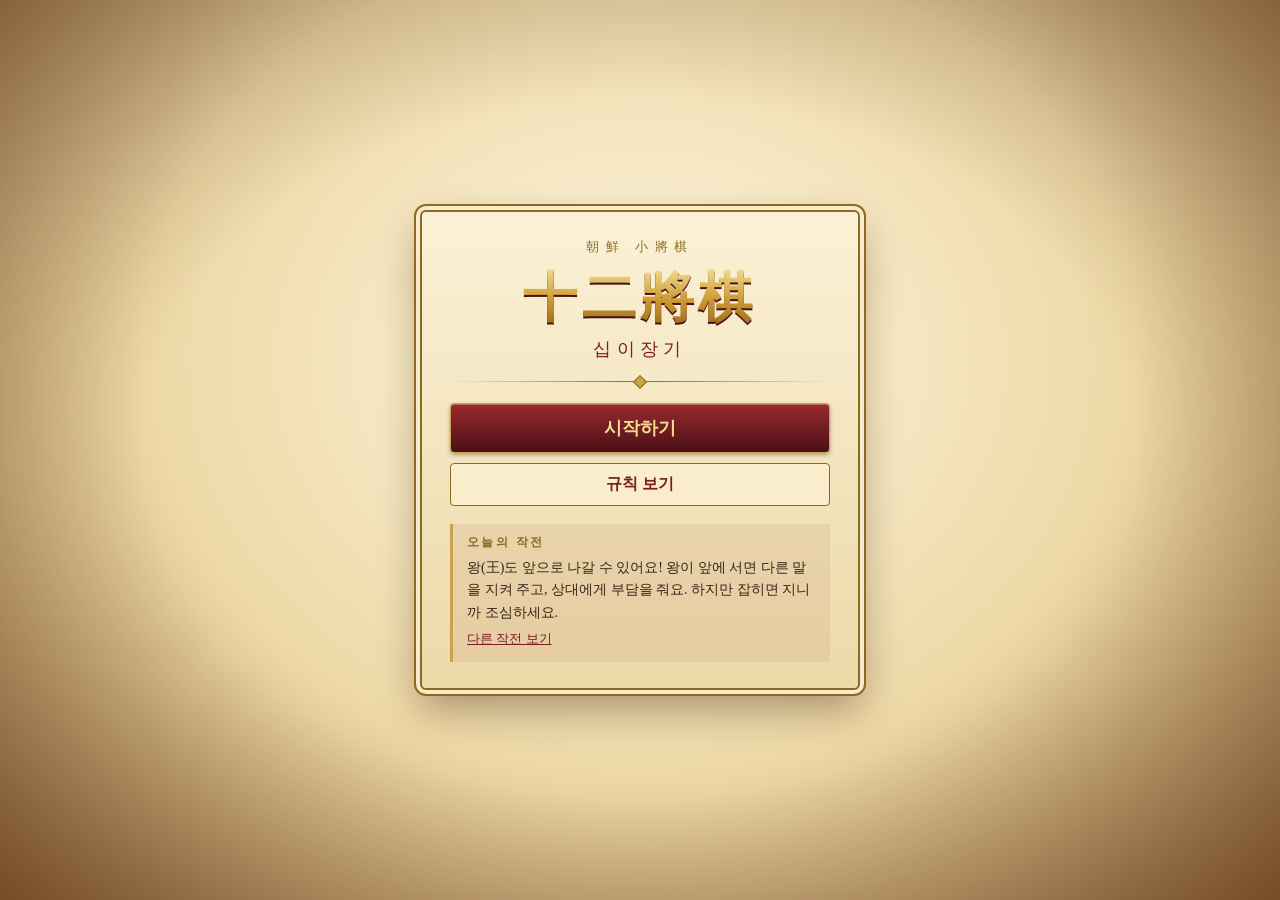
==== commit 69d82073: "Rename index (1).html to index.html" ====
--- a/index.html
+++ b/index.html
@@ -1,7 +1,7 @@
 <!DOCTYPE html>
 <html lang="ko">
 <head>
-<meta charset="UTF-8">
+<meta charset="utf-8">
 <meta name="viewport" content="width=device-width, initial-scale=1">
 <title>십이장기</title>
 <link rel="stylesheet" href="style.css">
@@ -9,143 +9,106 @@
 <body>
 <div id="app">
 
-  <section id="screen-main" class="screen active">
-    <div class="panel main-panel">
-      <div class="hero">
-        <div class="hero-kicker">잡은 말을 내 편으로</div>
-        <h1 class="logo">十二將棋</h1>
-        <div class="logo-sub">십 이 장 기</div>
-        <div class="orn"><span></span><i></i><span></span></div>
+  <!-- 메인 -->
+  <section id="screen-main" class="screen">
+    <div class="panel">
+      <div class="logo-sub">朝鮮 小將棋</div>
+      <h1 class="logo">十二將棋</h1>
+      <p class="logo-kr">십이장기</p>
+      <div class="rule-line"></div>
+      <div class="btn-col">
+        <button id="btn-main-start" class="btn big">시작하기</button>
+        <button id="btn-main-rules" class="btn ghost">규칙 보기</button>
       </div>
-      <div class="menu">
-        <button class="btn primary big" data-act="go-setup">게임 시작</button>
-        <button class="btn" data-act="rules">규칙 보기</button>
+      <div class="tip-box">
+        <div class="tip-title">오늘의 작전</div>
+        <p id="tip-main" class="tip-text"></p>
+        <button id="btn-tip-main" class="link-btn">다른 작전 보기</button>
       </div>
-      <aside class="tip">
-        <div class="tip-head"><span>작전 팁</span><button class="link" data-act="tip">다른 팁 보기</button></div>
-        <h4 class="tip-title"></h4>
-        <p class="tip-body"></p>
-      </aside>
     </div>
   </section>
 
-  <section id="screen-setup" class="screen">
-    <div class="panel setup-panel">
-      <h2 class="h-ornate"><span>대결 준비</span></h2>
-
-      <div class="row" data-key="mode">
-        <h3>게임 방식</h3>
-        <div class="seg">
-          <button data-val="ai">컴퓨터와 대결</button>
-          <button data-val="hot">2명이 함께</button>
-        </div>
+  <!-- 설정 -->
+  <section id="screen-setup" class="screen" hidden>
+    <div class="panel wide">
+      <h2 class="h2">대국 설정</h2>
+      <div class="rule-line"></div>
+      <div class="set-row">
+        <div class="set-label">게임 방식</div>
+        <div id="opt-mode" class="opt-group"></div>
       </div>
-
-      <div class="row" data-key="level" data-only="ai">
-        <h3>컴퓨터 실력</h3>
-        <div class="seg">
-          <button data-val="easy">쉬움</button>
-          <button data-val="normal">보통</button>
-          <button data-val="hard">어려움</button>
-        </div>
-        <p class="note" id="level-note"></p>
+      <div id="row-diff" class="set-row">
+        <div class="set-label">컴퓨터 실력</div>
+        <div id="opt-diff" class="opt-group"></div>
       </div>
-
-      <div class="row" data-key="first">
-        <h3>먼저 두는 사람</h3>
-        <div class="seg" id="seg-first">
-          <button data-val="red"></button>
-          <button data-val="blue"></button>
-          <button data-val="random">무작위</button>
-        </div>
+      <div class="set-row">
+        <div class="set-label">먼저 두는 쪽</div>
+        <div id="opt-first" class="opt-group"></div>
       </div>
-
-      <div class="row">
-        <h3>도움 기능</h3>
-        <div class="seg">
-          <button class="tog" data-tog="warn">왕 위험 경고</button>
-          <button class="tog" data-tog="dots">이동 방향 점</button>
-          <button class="tog" data-tog="flip" data-only="hot">위쪽 글자 뒤집기</button>
-        </div>
-        <p class="note">왕 위험 경고는 내 왕이 다음 수에 잡힐 수 있을 때 알려 줘요. 방향 점은 말이 갈 수 있는 길을 보여 줘요.</p>
+      <div class="set-row">
+        <div class="set-label">도움 기능</div>
+        <div id="opt-help" class="opt-group"></div>
       </div>
-
-      <div class="actions">
-        <button class="btn" data-act="setup-back">돌아가기</button>
-        <button class="btn primary" data-act="start">게임 시작</button>
+      <div class="btn-row">
+        <button id="btn-setup-back" class="btn ghost">메인으로</button>
+        <button id="btn-setup-start" class="btn big">대국 시작</button>
       </div>
-
-      <aside class="tip">
-        <div class="tip-head"><span>작전 팁</span><button class="link" data-act="tip">다른 팁 보기</button></div>
-        <h4 class="tip-title"></h4>
-        <p class="tip-body"></p>
-      </aside>
+      <div class="tip-box">
+        <div class="tip-title">작전 한 수</div>
+        <p id="tip-setup" class="tip-text"></p>
+        <button id="btn-tip-setup" class="link-btn">다른 작전 보기</button>
+      </div>
     </div>
   </section>
 
-  <section id="screen-play" class="screen">
+  <!-- 게임 -->
+  <section id="screen-game" class="screen game" hidden>
     <div class="corner left">
-      <button class="mini" data-act="to-main" aria-label="메인으로"><svg viewBox="0 0 24 24" aria-hidden="true"><path d="M3 11l9-8 9 8M5 10v10h5v-6h4v6h5V10"/></svg><span class="lbl">메인</span></button>
-      <button class="mini" data-act="to-setup" aria-label="설정"><svg viewBox="0 0 24 24" aria-hidden="true"><circle cx="12" cy="12" r="3.2"/><path d="M12 2.5v3M12 18.5v3M2.5 12h3M18.5 12h3M5.3 5.3l2.1 2.1M16.6 16.6l2.1 2.1M18.7 5.3l-2.1 2.1M7.4 16.6l-2.1 2.1"/></svg><span class="lbl">설정</span></button>
+      <button id="btn-g-main" class="mini" title="메인 화면">메인</button>
+      <button id="btn-g-setup" class="mini" title="설정">설정</button>
     </div>
     <div class="corner right">
-      <button class="mini" id="btn-undo" data-act="undo" aria-label="한 수 되돌리기"><svg viewBox="0 0 24 24" aria-hidden="true"><path d="M9 14L4 9l5-5M4 9h10a6 6 0 010 12h-3"/></svg><span class="lbl">되돌리기</span></button>
-      <button class="mini" data-act="new" aria-label="새 게임"><svg viewBox="0 0 24 24" aria-hidden="true"><path d="M20 11a8 8 0 10-2.3 5.7M20 4v7h-7"/></svg><span class="lbl">새 게임</span></button>
-      <button class="mini" data-act="rules" aria-label="규칙"><svg viewBox="0 0 24 24" aria-hidden="true"><circle cx="12" cy="12" r="9"/><path d="M9.5 9.5a2.5 2.5 0 115 .5c0 1.6-2.5 2-2.5 3.8M12 17.2v.3"/></svg><span class="lbl">규칙</span></button>
+      <button id="btn-g-undo" class="mini" title="한 수 무르기">무르기</button>
+      <button id="btn-g-new" class="mini" title="새 게임">새 게임</button>
+      <button id="btn-g-rules" class="mini" title="규칙">규칙</button>
     </div>
-
     <div class="stage">
-      <div class="banner" id="banner">
-        <div class="b-emblem" id="b-emblem"></div>
-        <div class="b-text">
-          <div class="b-title" id="b-title"></div>
-          <div class="b-msg" id="b-msg"></div>
-        </div>
-        <button class="btn small" id="btn-result" data-act="show-result" hidden>결과 보기</button>
+      <div id="banner" class="banner">
+        <div id="banner-main" class="banner-main"></div>
+        <div id="banner-sub" class="banner-sub"></div>
+        <button id="btn-show-result" class="link-btn" hidden>결과 다시 보기</button>
       </div>
-
-      <div class="tray blue" id="tray-1"></div>
-
+      <div id="hand-top" class="hand top"></div>
       <div class="board-frame">
-        <i class="corner-orn tl"></i><i class="corner-orn tr"></i><i class="corner-orn bl"></i><i class="corner-orn br"></i>
-        <div class="board" id="board"></div>
+        <div id="board" class="board"></div>
       </div>
-
-      <div class="tray red" id="tray-0"></div>
+      <div id="hand-bottom" class="hand bottom"></div>
     </div>
   </section>
 
-  <div class="overlay" id="modal-rules">
-    <div class="panel modal">
-      <h2 class="h-ornate"><span>십이장기 규칙</span></h2>
-      <ul class="rules">
-        <li><b>판</b> 가로 3칸, 세로 4칸이에요. 각자 앞쪽 한 줄이 내 진영이고, 가운데 두 줄은 중립 지대예요.</li>
-        <li><b>장(將)</b> 앞, 뒤, 왼쪽, 오른쪽으로 한 칸씩 가요.</li>
-        <li><b>상(相)</b> 대각선 네 방향으로 한 칸씩 가요.</li>
-        <li><b>왕(王)</b> 여덟 방향 모두 한 칸씩 가요.</li>
-        <li><b>자(子)</b> 앞으로만 한 칸 가요. 상대 진영에 들어가면 <b>후(侯)</b>로 변신해요.</li>
-        <li><b>후(侯)</b> 뒤쪽 대각선만 빼고 모든 방향으로 가요.</li>
-        <li><b>잡기</b> 상대 말을 잡으면 포로칸에 쌓여요. 후를 잡으면 자로 돌아와요.</li>
-        <li><b>내려놓기</b> 포로를 내려놓는 것도 한 번의 차례예요. 빈칸이면 되지만 상대 진영에는 놓을 수 없어요. 쓰기 싫으면 안 써도 돼요.</li>
-        <li><b>말은 돌릴 수 없어요.</b> 내려놓은 말은 항상 상대를 바라봐요.</li>
-        <li><b>승리 1</b> 상대 왕을 잡으면 이겨요.</li>
-        <li><b>승리 2</b> 내 왕이 상대 진영에 들어가서, 상대가 한 번 둔 뒤에도 잡히지 않으면 이겨요. 말을 잡으면서 들어가도 똑같아요.</li>
-        <li><b>무승부</b> 같은 모양이 세 번 나오면 비겨요.</li>
-      </ul>
-      <div class="actions"><button class="btn primary" data-act="close-rules">알겠어요</button></div>
+  <!-- 규칙 창 -->
+  <div id="modal-rules" class="modal" hidden>
+    <div class="modal-card">
+      <h2 class="h2">십이장기 규칙</h2>
+      <div class="rule-line"></div>
+      <div id="rules-body" class="rules-body"></div>
+      <div class="btn-row">
+        <button id="btn-rules-close" class="btn big">닫기</button>
+      </div>
     </div>
   </div>
 
-  <div class="overlay" id="modal-result">
-    <div class="petals" id="petals"></div>
-    <div class="panel modal result">
-      <div class="crest"><span id="res-crest"></span></div>
-      <h2 id="res-title" class="res-title"></h2>
-      <p id="res-msg" class="res-msg"></p>
-      <div class="actions">
-        <button class="btn primary" data-act="again">다시 하기</button>
-        <button class="btn" data-act="review">판 보기</button>
-        <button class="btn" data-act="to-setup">설정</button>
+  <!-- 결과 창 -->
+  <div id="modal-result" class="modal" hidden>
+    <div id="petals" class="petals"></div>
+    <div class="modal-card result">
+      <div id="result-emblem" class="emblem">勝</div>
+      <h2 id="result-title" class="h2"></h2>
+      <p id="result-text" class="result-text"></p>
+      <div class="btn-row">
+        <button id="btn-result-again" class="btn big">다시 하기</button>
+        <button id="btn-result-view" class="btn ghost">판 보기</button>
+        <button id="btn-result-setup" class="btn ghost">설정</button>
       </div>
     </div>
   </div>
--- a/style.css
+++ b/style.css
@@ -1,251 +1,221 @@
-
-/* ===== 십이장기 : 낭만주의풍 양피지 + 금박 ===== */
+/* 십이장기 - style.css (낭만주의풍) */
 :root {
-  --ink: #3a2412;
-  --ink-soft: #6a4a2b;
-  --gold: #c8962d;
-  --gold-hi: #f6dc8a;
-  --gold-lo: #7a5410;
-  --wine: #8f1b26;
-  --wine-deep: #4d0c15;
-  --navy: #23408c;
-  --serif: "Noto Serif KR", "Nanum Myeongjo", "Batang", "AppleMyungjo", "Songti SC", "Times New Roman", serif;
-  --sans: "Pretendard", "Noto Sans KR", "Malgun Gothic", "Apple SD Gothic Neo", sans-serif;
-  --cell: clamp(58px, min(calc((100vh - 240px) / 5.1), calc((100vw - 96px) / 3)), 128px);
-  --bw: calc(var(--cell) * 3 + 32px);
-}
-@supports (height: 100dvh) {
-  :root { --cell: clamp(58px, min(calc((100dvh - 240px) / 5.1), calc((100vw - 96px) / 3)), 128px); }
-}
-
+  --parch: #f6e9c8;
+  --parch-2: #e8d2a0;
+  --ink: #3a2418;
+  --wine: #7b1e24;
+  --wine-d: #4a0f15;
+  --gold: #c9a24a;
+  --gold-l: #f3dc90;
+  --gold-d: #8c6a22;
+  --navy: #1f3a6b;
+  --navy-d: #11244a;
+  --walnut: #3b2416;
+  --walnut-d: #24150c;
+  --serif: "Noto Serif KR", "Nanum Myeongjo", "Batang", "바탕", "AppleMyungjo", "Times New Roman", serif;
+}
 * { box-sizing: border-box; }
 [hidden] { display: none !important; }
-html, body { margin: 0; min-height: 100%; }
+html, body { margin: 0; height: 100%; }
 body {
-  font-family: var(--sans);
+  font-family: var(--serif);
   color: var(--ink);
   background:
-    radial-gradient(ellipse 70% 55% at 50% 38%, rgba(255, 244, 205, .95), rgba(255, 244, 205, 0) 70%),
-    radial-gradient(circle at 12% 18%, rgba(255, 255, 255, .35), transparent 28%),
-    radial-gradient(circle at 88% 82%, rgba(150, 70, 20, .12), transparent 35%),
-    linear-gradient(160deg, #f6e4b2 0%, #e6c987 55%, #cfa254 100%);
-  background-attachment: fixed;
-  overflow-x: hidden;
+    radial-gradient(ellipse at 50% 40%, rgba(255, 248, 225, .95) 0%, rgba(236, 213, 160, .95) 55%, rgba(150, 105, 55, 1) 100%);
+  overflow: hidden;
 }
 body::before {
   content: ""; position: fixed; inset: 0; pointer-events: none; z-index: 0;
-  background: radial-gradient(ellipse at 50% 45%, transparent 55%, rgba(70, 28, 6, .38) 100%);
-}
-body::after {
-  content: ""; position: fixed; inset: 10px; pointer-events: none; z-index: 0;
-  border: 1px solid rgba(160, 112, 28, .7);
-  box-shadow: inset 0 0 0 4px rgba(250, 232, 180, .35), inset 0 0 0 5px rgba(160, 112, 28, .45);
+  background: radial-gradient(ellipse at center, transparent 55%, rgba(60, 28, 10, .38) 100%);
+}
+#app { position: fixed; inset: 0; z-index: 1; }
+.screen { position: absolute; inset: 0; overflow: auto; display: flex; padding: 16px; }
+
+/* ---- 패널 ---- */
+.panel {
+  margin: auto; width: min(440px, 100%);
+  background: linear-gradient(180deg, #fbf1d6, #ecd9a8);
+  border: 2px solid var(--gold-d);
   border-radius: 6px;
-}
-#app { position: relative; z-index: 1; }
-
-.screen { display: none; min-height: 100vh; padding: 28px 16px; align-items: center; justify-content: center; }
-.screen.active { display: flex; }
-
-.panel {
-  position: relative; width: min(560px, 100%); padding: 28px 30px 26px; border-radius: 10px;
-  background: radial-gradient(ellipse at 50% 0%, rgba(255, 255, 255, .55), transparent 60%), linear-gradient(180deg, #fdf4d9, #f0daa4);
-  border: 1px solid var(--gold);
-  box-shadow: 0 22px 50px rgba(60, 28, 4, .38), inset 0 0 0 5px rgba(255, 248, 224, .75), inset 0 0 0 6px rgba(184, 134, 43, .55), inset 0 0 60px rgba(190, 130, 40, .2);
-}
-.h-ornate { margin: 0 0 18px; text-align: center; font-family: var(--serif); font-weight: 800; font-size: 24px; letter-spacing: .12em; color: var(--wine-deep); }
-.h-ornate span { position: relative; display: inline-block; padding: 0 44px; }
-.h-ornate span::before, .h-ornate span::after { content: ""; position: absolute; top: 50%; width: 32px; height: 1px; background: linear-gradient(90deg, transparent, var(--gold)); }
-.h-ornate span::before { left: 0; }
-.h-ornate span::after { right: 0; transform: scaleX(-1); }
-
+  padding: 26px 28px;
+  box-shadow: 0 0 0 4px #f6ebcb, 0 0 0 6px var(--gold-d), 0 18px 40px rgba(60, 30, 10, .4);
+}
+.panel.wide { width: min(540px, 100%); }
+.logo-sub { text-align: center; letter-spacing: .5em; font-size: 13px; color: var(--gold-d); }
+.logo {
+  margin: 6px 0 0; text-align: center; font-size: 54px; font-weight: 900; letter-spacing: .08em;
+  background: linear-gradient(180deg, #f9e9a0, #c9962f 55%, #8a5f17);
+  -webkit-background-clip: text; background-clip: text; color: transparent;
+  filter: drop-shadow(0 2px 0 var(--wine-d));
+}
+.logo-kr { text-align: center; margin: 2px 0 0; color: var(--wine); font-size: 18px; letter-spacing: .3em; }
+.h2 { margin: 0; text-align: center; font-size: 26px; color: var(--wine); letter-spacing: .1em; }
+.rule-line { position: relative; height: 14px; margin: 14px 0; }
+.rule-line::before { content: ""; position: absolute; left: 0; right: 0; top: 6px; height: 1px; background: linear-gradient(90deg, transparent, var(--gold-d), transparent); }
+.rule-line::after { content: ""; position: absolute; left: 50%; top: 2px; width: 8px; height: 8px; margin-left: -5px; transform: rotate(45deg); background: var(--gold); border: 1px solid var(--gold-d); }
+
+/* ---- 버튼 ---- */
 .btn {
-  font-family: var(--serif); font-weight: 800; font-size: 16px; letter-spacing: .04em; padding: 11px 22px; cursor: pointer; border-radius: 6px;
-  color: var(--wine-deep); background: linear-gradient(180deg, #fff7de, #ecd391); border: 1px solid var(--gold-lo);
-  box-shadow: inset 0 1px 0 #fff, inset 0 0 0 2px rgba(200, 150, 45, .25), 0 3px 6px rgba(70, 35, 5, .25);
-  transition: transform .12s, filter .12s;
-}
-.btn:hover { transform: translateY(-1px); filter: brightness(1.06); }
+  font-family: var(--serif); font-size: 16px; font-weight: 700; cursor: pointer;
+  padding: 10px 18px; border-radius: 4px; color: var(--gold-l);
+  background: linear-gradient(180deg, #9a2a31, var(--wine-d));
+  border: 1px solid var(--gold); box-shadow: inset 0 1px 0 rgba(255, 230, 150, .35), 0 2px 4px rgba(60, 20, 10, .35);
+}
+.btn:hover { filter: brightness(1.15); }
 .btn:active { transform: translateY(1px); }
-.btn.primary {
-  color: var(--gold-hi); background: linear-gradient(180deg, #b0303a, #741019 55%, #5a0b14); border-color: #3b0910; text-shadow: 0 1px 1px rgba(0, 0, 0, .6);
-  box-shadow: inset 0 1px 0 rgba(255, 200, 190, .45), inset 0 0 0 2px rgba(240, 200, 100, .45), 0 4px 10px rgba(80, 10, 20, .4);
-}
-.btn.big { font-size: 20px; padding: 14px 40px; }
-.btn.small { font-size: 13px; padding: 6px 14px; flex: none; }
-.link { background: none; border: 0; padding: 0; cursor: pointer; font-family: var(--sans); font-size: 12.5px; color: var(--wine); text-decoration: underline; text-underline-offset: 3px; }
-
-.main-panel { text-align: center; padding-top: 38px; }
-.hero-kicker { font-family: var(--serif); font-style: italic; letter-spacing: .3em; font-size: 13px; color: var(--ink-soft); }
-.logo {
-  margin: 8px 0 0; font-family: var(--serif); font-weight: 900; font-size: clamp(44px, 11vw, 76px); letter-spacing: .08em; line-height: 1.1;
-  background: linear-gradient(180deg, #f9e39a 0%, #c8962d 38%, #8a5d12 62%, #e9c25d 100%);
-  -webkit-background-clip: text; background-clip: text; color: transparent;
-  filter: drop-shadow(0 2px 0 rgba(77, 12, 21, .85)) drop-shadow(0 6px 10px rgba(77, 12, 21, .3));
-}
-.logo-sub { font-family: var(--serif); letter-spacing: .8em; padding-left: .8em; color: var(--wine); font-weight: 700; margin-top: 4px; }
-.orn { display: flex; align-items: center; justify-content: center; gap: 10px; margin: 16px 0 6px; }
-.orn span { width: 90px; height: 1px; background: linear-gradient(90deg, transparent, var(--gold)); }
-.orn span:last-child { transform: scaleX(-1); }
-.orn i { width: 10px; height: 10px; transform: rotate(45deg); background: radial-gradient(circle, #fff0b0, #c8962d 60%, #7a5410); border: 1px solid #5b3a14; }
-.menu { display: flex; flex-direction: column; align-items: center; gap: 12px; margin: 22px 0 26px; }
-
-.tip { text-align: left; margin-top: 20px; padding: 14px 18px; border-radius: 8px; background: rgba(255, 250, 232, .7); border: 1px solid rgba(184, 134, 43, .6); border-left: 5px solid var(--wine); }
-.tip-head { display: flex; justify-content: space-between; align-items: center; font-family: var(--serif); font-weight: 800; font-size: 12.5px; letter-spacing: .15em; color: var(--gold-lo); }
-.tip-title { margin: 6px 0 4px; font-family: var(--serif); font-size: 17px; color: var(--wine-deep); }
-.tip-body { margin: 0; font-size: 14px; line-height: 1.65; color: var(--ink); }
-
-.setup-panel { width: min(620px, 100%); }
-.row { margin-bottom: 18px; }
-.row h3 { margin: 0 0 8px; font-family: var(--serif); font-size: 15px; color: var(--wine-deep); letter-spacing: .06em; }
-.seg { display: flex; flex-wrap: wrap; gap: 8px; }
-.seg button {
-  flex: 1 1 0; min-width: 104px; padding: 10px 12px; cursor: pointer; font-family: var(--sans); font-weight: 700; font-size: 14px; color: var(--ink);
-  background: linear-gradient(180deg, #fffaf0, #f0ddae); border: 1px solid #b99047; border-radius: 6px; box-shadow: inset 0 1px 0 #fff;
-}
-.seg button:hover { filter: brightness(1.04); }
-.seg button.on { color: var(--gold-hi); border-color: #3b0910; text-shadow: 0 1px 1px rgba(0, 0, 0, .5); background: linear-gradient(180deg, #a52a34, #67101a); box-shadow: inset 0 0 0 2px rgba(240, 200, 100, .45); }
-.note { margin: 8px 2px 0; font-size: 13px; line-height: 1.55; color: var(--ink-soft); }
-.actions { display: flex; flex-wrap: wrap; gap: 10px; justify-content: center; margin-top: 8px; }
-
-/* ===== 플레이 ===== */
-#screen-play { padding: 14px 8px; }
-.stage { display: flex; flex-direction: column; align-items: center; gap: 12px; }
-.stage > * { width: var(--bw); }
-
-.corner { position: fixed; top: 18px; display: flex; gap: 8px; z-index: 5; }
-.corner.left { left: 20px; }
-.corner.right { right: 20px; }
+.btn.big { font-size: 18px; padding: 12px 22px; }
+.btn.ghost { color: var(--wine); background: rgba(255, 245, 215, .6); border: 1px solid var(--gold-d); box-shadow: none; }
+.btn-col { display: flex; flex-direction: column; gap: 10px; }
+.btn-row { display: flex; flex-wrap: wrap; justify-content: center; gap: 10px; margin-top: 18px; }
+.link-btn { background: none; border: none; font-family: var(--serif); color: var(--wine); text-decoration: underline; cursor: pointer; font-size: 13px; padding: 4px 0; }
+
+.tip-box { margin-top: 18px; padding: 10px 14px; background: rgba(123, 30, 36, .07); border-left: 3px solid var(--gold); }
+.tip-title { font-size: 12px; letter-spacing: .2em; color: var(--gold-d); font-weight: 700; }
+.tip-text { margin: 6px 0 2px; font-size: 14px; line-height: 1.6; }
+
+/* ---- 설정 ---- */
+.set-row { margin: 12px 0; }
+.set-label { font-weight: 700; color: var(--wine); margin-bottom: 6px; font-size: 15px; }
+.opt-group { display: flex; flex-wrap: wrap; gap: 8px; }
+.opt {
+  font-family: var(--serif); font-size: 14px; cursor: pointer; padding: 7px 12px; border-radius: 4px;
+  color: var(--ink); background: rgba(255, 248, 225, .8); border: 1px solid var(--gold-d);
+}
+.opt:hover { background: #fff6d8; }
+.opt.on { color: var(--gold-l); background: linear-gradient(180deg, #9a2a31, var(--wine-d)); border-color: var(--gold); font-weight: 700; }
+
+/* ---- 게임 화면 ---- */
+.game { padding: 0; }
+.stage {
+  --bh: max(240px, min(calc(100vh - 330px), calc((100vw - 64px) * 4 / 3), 700px));
+  --bw: calc(var(--bh) * 0.75);
+  margin: auto; display: flex; flex-direction: column; align-items: center; gap: 8px;
+  padding: 46px 8px 12px;
+}
+.corner { position: absolute; top: 8px; z-index: 5; display: flex; gap: 5px; }
+.corner.left { left: 8px; }
+.corner.right { right: 8px; }
 .mini {
-  position: relative; width: 36px; height: 36px; display: grid; place-items: center; cursor: pointer; padding: 0; color: var(--wine-deep); border-radius: 50%;
-  background: radial-gradient(circle at 35% 25%, #fffaf0, #ecd391); border: 1px solid var(--gold-lo);
-  box-shadow: inset 0 0 0 2px rgba(255, 244, 205, .8), 0 2px 5px rgba(70, 35, 5, .3); transition: transform .12s;
-}
-.mini:hover { transform: translateY(-1px); color: var(--wine); }
-.mini:disabled { opacity: .4; cursor: default; transform: none; }
-.mini svg { width: 18px; height: 18px; fill: none; stroke: currentColor; stroke-width: 1.8; stroke-linecap: round; stroke-linejoin: round; }
-.mini .lbl { position: absolute; top: calc(100% + 6px); left: 50%; transform: translateX(-50%); white-space: nowrap; font-size: 11px; font-weight: 700; padding: 3px 8px; border-radius: 4px; color: var(--gold-hi); background: var(--wine-deep); opacity: 0; pointer-events: none; transition: opacity .15s; }
-.mini:hover .lbl, .mini:focus-visible .lbl { opacity: 1; }
+  font-family: var(--serif); font-size: 12px; cursor: pointer; padding: 4px 9px; border-radius: 3px;
+  color: var(--gold-l); background: linear-gradient(180deg, #8c2830, var(--wine-d)); border: 1px solid var(--gold-d);
+}
+.mini:hover { filter: brightness(1.2); }
 
 .banner {
-  position: relative; display: flex; align-items: center; gap: 12px; min-height: 66px; padding: 10px 16px; border-radius: 8px; border: 1px solid var(--gold-lo);
-  background: linear-gradient(180deg, #fff6dc, #f0d99c);
-  box-shadow: 0 6px 14px rgba(70, 35, 5, .28), inset 0 0 0 3px rgba(255, 248, 224, .8), inset 0 0 0 4px rgba(184, 134, 43, .5);
-}
-.b-emblem { flex: none; width: 30px; height: 30px; border-radius: 50%; border: 2px solid var(--gold); box-shadow: 0 0 0 2px var(--gold-lo), 0 0 12px rgba(255, 200, 80, .55); background: radial-gradient(circle at 35% 30%, #fff, #bbb); }
-.banner.red .b-emblem { background: radial-gradient(circle at 35% 30%, #ef6a6a, #a3202a 55%, #54101a); }
-.banner.blue .b-emblem { background: radial-gradient(circle at 35% 30%, #7b9bea, #2b4aa0 55%, #121f55); }
-.banner.end .b-emblem { animation: pulse 1.6s ease-in-out infinite; }
-.b-text { min-width: 0; flex: 1; text-align: left; }
-.b-title { font-family: var(--serif); font-weight: 900; font-size: 20px; letter-spacing: .04em; }
-.banner.red .b-title { color: var(--wine); }
-.banner.blue .b-title { color: var(--navy); }
-.b-msg { margin-top: 2px; font-size: 12.5px; line-height: 1.4; color: var(--ink-soft); }
-.banner.alert { background: linear-gradient(180deg, #fff0d0, #f4c9a0); border-color: #8f1b26; }
-.banner.alert .b-msg { color: #8f1b26; font-weight: 800; }
-
-.tray {
-  display: flex; align-items: center; gap: 12px; min-height: calc(var(--cell) * .56 + 24px); padding: 8px 14px; border-radius: 10px; border: 1px solid var(--gold);
-  box-shadow: inset 0 0 0 2px rgba(0, 0, 0, .25), inset 0 8px 18px rgba(0, 0, 0, .35), 0 0 0 2px rgba(120, 80, 20, .35);
-  color: var(--gold-hi); transition: box-shadow .25s;
-}
-.tray.red { background: radial-gradient(ellipse at 50% 0%, #8c2230, #4d0c15 80%); }
-.tray.blue { background: radial-gradient(ellipse at 50% 0%, #34529f, #121f55 80%); }
-.tray.turn { box-shadow: inset 0 0 0 2px rgba(0, 0, 0, .25), inset 0 8px 18px rgba(0, 0, 0, .35), 0 0 0 2px var(--gold), 0 0 18px rgba(255, 205, 100, .6); }
-.t-label { flex: none; display: flex; align-items: center; gap: 6px; max-width: 34%; font-family: var(--serif); font-weight: 800; font-size: 12.5px; line-height: 1.25; letter-spacing: .03em; }
-.t-label .gem { flex: none; width: 9px; height: 9px; transform: rotate(45deg); background: radial-gradient(circle, #fff0b0, #c8962d 60%, #7a5410); }
-.t-slots { display: flex; flex-wrap: wrap; gap: 8px; align-items: center; min-height: calc(var(--cell) * .56); flex: 1; }
-.empty { font-size: 12px; font-style: italic; opacity: .75; color: #f3e3b5; }
-.hp { position: relative; transition: transform .15s; }
-.hp.can { cursor: pointer; }
-.hp.can:hover { transform: translateY(-3px); }
-.hp.sel { transform: translateY(-5px); }
-.hp.sel .piece { filter: drop-shadow(0 0 7px #ffe08a) drop-shadow(0 6px 6px rgba(0, 0, 0, .6)); }
+  width: calc(var(--bw) + 30px); min-width: 270px; max-width: 96vw; text-align: center; padding: 7px 12px;
+  color: var(--gold-l); border: 1px solid var(--gold); border-radius: 4px;
+  background: linear-gradient(180deg, #8c2830, var(--wine-d));
+  box-shadow: 0 0 0 3px rgba(246, 235, 203, .9), 0 0 0 4px var(--gold-d);
+}
+.banner.b { background: linear-gradient(180deg, #2c4c88, var(--navy-d)); }
+.banner.over { background: linear-gradient(180deg, #5a4a2a, #2e2412); }
+.banner-main { font-size: 17px; font-weight: 700; letter-spacing: .05em; }
+.banner-sub { font-size: 12px; min-height: 16px; margin-top: 2px; opacity: .92; }
+.banner .link-btn { color: var(--gold-l); }
+
+.hand {
+  display: flex; align-items: center; gap: 10px; width: calc(var(--bw) + 30px); min-width: 270px; max-width: 96vw; min-height: 60px; padding: 5px 10px;
+  border-radius: 6px; border: 1px solid var(--gold-d); color: var(--gold-l);
+}
+.hand.red { background: linear-gradient(180deg, #6d1b22, var(--wine-d)); }
+.hand.blue { background: linear-gradient(180deg, #25427a, var(--navy-d)); }
+.hand.active { border-color: var(--gold-l); box-shadow: 0 0 0 2px var(--gold), 0 0 16px rgba(243, 220, 144, .75); }
+.hand-label { font-size: 12px; letter-spacing: .1em; white-space: nowrap; min-width: 52px; }
+.slots { display: flex; flex-wrap: wrap; gap: 6px; align-items: center; }
+.slots .empty { font-size: 12px; opacity: .7; }
+.slot { width: 46px; height: 46px; display: flex; align-items: center; justify-content: center; cursor: pointer; border-radius: 6px; }
+.slot.sel { background: rgba(243, 220, 144, .3); box-shadow: 0 0 0 2px var(--gold-l); }
+.slot .piece { --pfs: 20px; width: 40px; height: 42px; }
 
 .board-frame {
-  position: relative; padding: 14px; border-radius: 14px; background: linear-gradient(135deg, #7a4e27, #3d2412 38%, #6a4220 68%, #2e1a0c);
-  box-shadow: 0 0 0 2px var(--gold), 0 0 0 4px #5b3a14, 0 20px 40px rgba(50, 20, 0, .5), 0 0 44px rgba(255, 205, 100, .4);
-}
-.board-frame::before { content: ""; position: absolute; inset: 6px; pointer-events: none; border-radius: 9px; border: 1.5px solid rgba(240, 200, 110, .85); box-shadow: inset 0 0 0 1px rgba(60, 30, 5, .7); }
-.corner-orn { position: absolute; width: 18px; height: 18px; transform: rotate(45deg); background: radial-gradient(circle at 35% 30%, #fff0b0, #c8962d 55%, #7a5410); border: 1px solid #4a2f10; z-index: 2; }
-.corner-orn.tl { left: -9px; top: -9px; }
-.corner-orn.tr { right: -9px; top: -9px; }
-.corner-orn.bl { left: -9px; bottom: -9px; }
-.corner-orn.br { right: -9px; bottom: -9px; }
-
-.board { position: relative; display: grid; grid-template-columns: repeat(3, var(--cell)); grid-auto-rows: var(--cell); border: 2px solid #b8862b; border-radius: 3px; overflow: hidden; box-shadow: inset 0 0 22px rgba(90, 50, 10, .45); background: #f3e1b0; }
-.board::after { content: ""; position: absolute; left: 50%; top: 50%; width: calc(var(--cell) * 1.2); height: calc(var(--cell) * 1.2); transform: translate(-50%, -50%) rotate(45deg); pointer-events: none; opacity: .22; border: 2px solid var(--gold-lo); outline: 1px solid var(--gold-lo); outline-offset: 5px; }
+  position: relative; padding: 11px; border-radius: 4px;
+  background: linear-gradient(135deg, #5a3a22, var(--walnut-d) 50%, #4a2e1a);
+  box-shadow: 0 0 0 2px var(--gold), 0 0 0 4px var(--walnut-d), 0 0 0 5px var(--gold-d), 0 16px 30px rgba(30, 12, 4, .5);
+}
+.board-frame::before, .board-frame::after {
+  content: ""; position: absolute; left: 50%; width: 12px; height: 12px; margin-left: -6px; transform: rotate(45deg);
+  background: var(--gold); border: 1px solid var(--walnut-d);
+}
+.board-frame::before { top: -6px; }
+.board-frame::after { bottom: -6px; }
+.board {
+  position: relative; display: grid; grid-template-columns: repeat(3, 1fr); grid-template-rows: repeat(4, 1fr); gap: 3px;
+  width: var(--bw); height: var(--bh); background: var(--gold-d); border: 2px solid var(--gold);
+}
 .cell {
-  position: relative; display: grid; place-items: center; border: 1px solid rgba(110, 70, 25, .5);
-  background: radial-gradient(circle at 30% 18%, rgba(255, 255, 255, .6), transparent 55%), radial-gradient(circle at 80% 90%, rgba(170, 110, 40, .16), transparent 55%), #f6e8bf;
-  box-shadow: inset 0 0 14px rgba(150, 100, 30, .18);
-}
-.cell.zr { background-color: #f1d0b6; background-image: radial-gradient(circle at 30% 18%, rgba(255, 255, 255, .5), transparent 55%), linear-gradient(rgba(160, 30, 40, .13), rgba(160, 30, 40, .13)); }
-.cell.zb { background-color: #d5d6dd; background-image: radial-gradient(circle at 30% 18%, rgba(255, 255, 255, .5), transparent 55%), linear-gradient(rgba(36, 64, 140, .15), rgba(36, 64, 140, .15)); }
-.zl { position: absolute; left: 6px; top: 4px; font-family: var(--serif); font-weight: 800; font-size: 10.5px; letter-spacing: .08em; color: rgba(70, 40, 15, .65); pointer-events: none; }
-.cell.can { cursor: pointer; }
-.cell.sel { background-image: radial-gradient(circle, rgba(255, 224, 120, .85), rgba(255, 224, 120, .25) 70%); }
-.cell.last::after { content: ""; position: absolute; inset: 3px; pointer-events: none; border: 2px solid rgba(214, 160, 40, .95); border-radius: 4px; box-shadow: 0 0 10px rgba(255, 200, 60, .6), inset 0 0 10px rgba(255, 200, 60, .35); }
-.mark { position: absolute; inset: 0; pointer-events: none; display: grid; place-items: center; }
-.cell.tg .mark::after { content: ""; width: 24%; height: 24%; border-radius: 50%; background: radial-gradient(circle at 35% 30%, #fff3b8, #d4a537 60%, #8a5d12); box-shadow: 0 0 10px rgba(255, 205, 80, .9); animation: pulse 1.4s ease-in-out infinite; }
-.cell.cp .mark { box-shadow: inset 0 0 0 3px #b3202c, inset 0 0 18px rgba(179, 32, 44, .65); animation: pulse2 1.4s ease-in-out infinite; }
-.cell.danger .piece { animation: danger 1s ease-in-out infinite; }
-
-/* ===== 말 ===== */
-.board .piece { --ps: calc(var(--cell) * .86); }
-.tray .piece { --ps: calc(var(--cell) * .54); }
-.piece { position: relative; width: var(--ps); height: var(--ps); filter: drop-shadow(0 4px 3px rgba(40, 15, 0, .55)); transition: transform .15s, filter .15s; }
-.piece .shape { position: absolute; inset: 0; clip-path: polygon(50% 0, 96% 24%, 86% 100%, 14% 100%, 4% 24%); }
-.piece.blue .shape { transform: rotate(180deg); }
-.piece .rim { background: linear-gradient(135deg, #fff1b8, #d4a537 32%, #8a6212 58%, #f2d77c 85%, #b98a28); }
-.piece .face { inset: 4.5%; }
-.piece.red .face { background: radial-gradient(circle at 35% 22%, #e2564e 0%, #a51f28 48%, #5e0d17 100%); }
-.piece.blue .face { background: radial-gradient(circle at 35% 78%, #5b80d8 0%, #27479b 48%, #101d52 100%); }
-.piece.red.hu .face { background: radial-gradient(circle at 35% 22%, #ff8a7a 0%, #c92d3a 50%, #7a1020 100%); }
-.piece.blue.hu .face { background: radial-gradient(circle at 35% 78%, #8db0f5 0%, #3d63c4 50%, #1a2f78 100%); }
-.piece.hu .rim { background: linear-gradient(135deg, #ffffff, #ffe27a 30%, #d4a537 55%, #fff3b8 85%, #e0b13e); }
-.piece .txt { position: absolute; inset: 0; display: flex; flex-direction: column; align-items: center; justify-content: center; }
-.piece.red .txt { padding-top: 9%; }
-.piece.blue .txt { padding-bottom: 9%; }
-.piece .g { font-family: var(--serif); font-weight: 900; font-size: calc(var(--ps) * .40); line-height: 1; color: #fbe9a6; text-shadow: 0 1px 0 #3a0a10, 0 2px 3px rgba(0, 0, 0, .6), 0 0 8px rgba(255, 210, 100, .45); }
-.piece.hu .g { color: #fffbe8; }
-.piece .k { font-style: normal; font-weight: 800; font-size: calc(var(--ps) * .13); line-height: 1.2; margin-top: 3%; color: #f6dc8a; text-shadow: 0 1px 1px rgba(0, 0, 0, .7); }
-.piece i { position: absolute; width: 7%; height: 7%; border-radius: 50%; transform: translate(-50%, -50%); background: radial-gradient(circle at 35% 30%, #fff6c8, #d4a537 70%); box-shadow: 0 0 3px rgba(0, 0, 0, .6); }
-.flip-top .piece.blue .txt { transform: rotate(180deg); }
-.cell.sel .piece { transform: translateY(-4px) scale(1.05); filter: drop-shadow(0 0 9px #ffe08a) drop-shadow(0 8px 6px rgba(40, 15, 0, .55)); }
-.piece.land { animation: land .34s ease-out; }
-
-@keyframes land { 0% { transform: translateY(-16px) scale(1.12); opacity: .5; } 70% { transform: translateY(2px) scale(.98); opacity: 1; } 100% { transform: none; } }
-@keyframes pulse { 0%, 100% { transform: scale(.85); opacity: .75; } 50% { transform: scale(1.08); opacity: 1; } }
-@keyframes pulse2 { 0%, 100% { opacity: .7; } 50% { opacity: 1; } }
-@keyframes danger { 0%, 100% { filter: drop-shadow(0 4px 3px rgba(40, 15, 0, .55)); } 50% { filter: drop-shadow(0 0 10px #ff2a3a) drop-shadow(0 4px 3px rgba(40, 15, 0, .55)); } }
-
-/* ===== 창 ===== */
-.overlay { position: fixed; inset: 0; z-index: 20; display: none; align-items: center; justify-content: center; padding: 16px; background: rgba(40, 16, 4, .62); overflow-y: auto; }
-.overlay.open { display: flex; }
-.modal { width: min(520px, 100%); max-height: 92vh; overflow-y: auto; }
-.rules { margin: 0 0 16px; padding-left: 18px; font-size: 14px; line-height: 1.7; }
-.rules li { margin-bottom: 4px; }
-.rules b { font-family: var(--serif); color: var(--wine); }
-.result { text-align: center; position: relative; z-index: 1; }
-.crest { width: 96px; height: 96px; margin: 2px auto 10px; display: grid; place-items: center; border-radius: 50%; background: radial-gradient(circle at 35% 28%, #fff0b0, #c8962d 55%, #7a5410); box-shadow: 0 0 0 3px #5b3a14, 0 0 26px rgba(255, 205, 100, .8); }
-.crest span { width: 78px; height: 78px; display: grid; place-items: center; border-radius: 50%; font-family: var(--serif); font-weight: 900; font-size: 42px; color: var(--gold-hi); background: radial-gradient(circle at 35% 25%, #b0303a, #5a0b14); border: 2px solid #f6dc8a; text-shadow: 0 2px 2px rgba(0, 0, 0, .6); }
-.res-title { margin: 0; font-family: var(--serif); font-size: 28px; font-weight: 900; color: var(--wine-deep); }
-.res-msg { margin: 8px 0 18px; font-size: 15px; color: var(--ink-soft); }
-.petals { position: fixed; inset: 0; pointer-events: none; overflow: hidden; }
-.petals i { position: absolute; top: -20px; border-radius: 60% 0 60% 0; opacity: .9; animation: fall linear infinite; }
-.petals i.gold { background: linear-gradient(135deg, #fff0b0, #d4a537); }
-.petals i.rose { background: linear-gradient(135deg, #e86a72, #9d1c24); }
-@keyframes fall { 0% { transform: translateY(0) rotate(0deg); } 100% { transform: translateY(110vh) rotate(540deg) translateX(40px); } }
-
-@media (max-width: 560px) {
-  .panel { padding: 22px 16px 20px; }
-  .corner { top: 10px; }
-  .corner.left { left: 12px; }
-  .corner.right { right: 12px; }
-  #screen-play { padding-top: 54px; }
-  .b-title { font-size: 17px; }
-  .t-label { font-size: 11.5px; }
-  .seg button { min-width: 0; }
-}
-@media (prefers-reduced-motion: reduce) { * { animation: none !important; transition: none !important; } }
+  position: relative; display: flex; align-items: center; justify-content: center; cursor: pointer;
+  background: radial-gradient(circle at 30% 20%, #fbf0d0, #e6cf9a);
+}
+.cell.camp-r { background: linear-gradient(rgba(150, 35, 40, .2), rgba(150, 35, 40, .2)), radial-gradient(circle at 30% 20%, #fbf0d0, #e6cf9a); }
+.cell.camp-b { background: linear-gradient(rgba(35, 70, 140, .22), rgba(35, 70, 140, .22)), radial-gradient(circle at 30% 20%, #fbf0d0, #e6cf9a); }
+.cell.last { box-shadow: inset 0 0 0 3px rgba(201, 162, 74, .95); }
+.cell.sel { box-shadow: inset 0 0 0 3px #e0a21a, 0 0 12px rgba(224, 162, 26, .8); z-index: 2; }
+.cell.target::after {
+  content: ""; position: absolute; width: 24%; height: 18%; border-radius: 50%;
+  background: radial-gradient(circle, #fff3b0, #d9a82e 70%); box-shadow: 0 0 10px rgba(217, 168, 46, .9);
+  animation: pulse 1.3s ease-in-out infinite; pointer-events: none;
+}
+.cell.capture::after {
+  content: ""; position: absolute; inset: 3px; border: 4px solid rgba(190, 25, 35, .9); border-radius: 6px;
+  box-shadow: 0 0 14px rgba(200, 30, 40, .7); pointer-events: none; animation: pulse 1.3s ease-in-out infinite;
+}
+.board::after {
+  content: "\2756"; position: absolute; left: 50%; top: 50%; transform: translate(-50%, -50%);
+  font-size: calc(var(--bw) * 0.2); color: rgba(140, 106, 34, .28); pointer-events: none; z-index: 3;
+}
+
+/* ---- 말 ---- */
+.piece {
+  --shield: polygon(50% 0, 100% 14%, 93% 78%, 50% 100%, 7% 78%, 0 14%);
+  --fill: radial-gradient(circle at 35% 25%, #b8343c, #6e1219 72%);
+  position: relative; display: flex; align-items: center; justify-content: center;
+  width: 78%; height: 84%; filter: drop-shadow(0 3px 2px rgba(30, 10, 5, .55));
+  font-size: var(--pfs, calc(var(--bw) / 3 * 0.4));
+  font-weight: 900;
+}
+.piece::before { content: ""; position: absolute; inset: 0; background: linear-gradient(135deg, #f8e3a0, #a87b24); clip-path: var(--shield); }
+.piece::after { content: ""; position: absolute; inset: 4px; background: var(--fill); clip-path: var(--shield); }
+.piece.blue { --fill: radial-gradient(circle at 35% 25%, #4f78c4, #1a3366 72%); }
+.piece.t-H { --fill: radial-gradient(circle at 35% 25%, #dc5660, #8e1b24 72%); }
+.piece.blue.t-H { --fill: radial-gradient(circle at 35% 25%, #6f9ae6, #28498c 72%); }
+.piece.t-H::before { background: linear-gradient(135deg, #fffbc8, #e0b030); }
+.piece .glyph { position: relative; z-index: 2; display: block; line-height: 1; color: #fbeeb8; text-shadow: 0 1px 0 rgba(30, 10, 5, .8), 0 0 6px rgba(255, 220, 120, .45); transform: translateY(4%); }
+.piece.flip .glyph { transform: rotate(180deg) translateY(4%); }
+.piece .dot {
+  position: absolute; z-index: 3; width: 5px; height: 5px; margin: -2.5px 0 0 -2.5px; border-radius: 50%;
+  background: var(--gold-l); box-shadow: 0 0 2px rgba(0, 0, 0, .7);
+}
+.piece.land { animation: land .35s ease-out; }
+.piece.danger { animation: danger 1s ease-in-out infinite; }
+
+/* ---- 창 ---- */
+.modal { position: fixed; inset: 0; z-index: 50; display: flex; padding: 16px; overflow: auto; background: rgba(32, 12, 8, .66); }
+.modal-card {
+  position: relative; margin: auto; width: min(520px, 100%); max-height: 90vh; overflow: auto; padding: 24px 26px;
+  background: linear-gradient(180deg, #fbf1d6, #ecd9a8); border: 2px solid var(--gold-d); border-radius: 6px;
+  box-shadow: 0 0 0 4px #f6ebcb, 0 0 0 6px var(--gold-d), 0 20px 50px rgba(0, 0, 0, .5);
+}
+.rules-body ul { margin: 0; padding-left: 20px; }
+.rules-body li { margin: 7px 0; font-size: 14px; line-height: 1.6; }
+.rules-body b { color: var(--wine); }
+.modal-card.result { text-align: center; max-width: 440px; }
+.emblem {
+  font-size: 84px; font-weight: 900; line-height: 1.1;
+  background: linear-gradient(180deg, #f9e9a0, #c9962f 55%, #8a5f17);
+  -webkit-background-clip: text; background-clip: text; color: transparent; filter: drop-shadow(0 2px 0 var(--wine-d));
+}
+.result-text { margin: 8px 0 0; line-height: 1.6; }
+.petals { position: absolute; inset: 0; overflow: hidden; pointer-events: none; }
+.petal { position: absolute; top: -20px; width: 10px; height: 14px; border-radius: 80% 0 80% 0; background: #e6bd4a; animation: fall 5s linear infinite; }
+.petal.rose { background: #c8505c; }
+
+@keyframes pulse { 0%, 100% { opacity: .55; } 50% { opacity: 1; } }
+@keyframes land { 0% { transform: translateY(-14px) scale(1.12); opacity: .2; } 100% { transform: none; opacity: 1; } }
+@keyframes danger { 0%, 100% { filter: drop-shadow(0 0 2px rgba(220, 30, 40, .6)); } 50% { filter: drop-shadow(0 0 10px rgba(255, 40, 50, 1)); } }
+@keyframes fall { from { transform: translateY(0) rotate(0); } to { transform: translateY(110vh) rotate(540deg); } }
+
+@media (max-width: 420px) {
+  .panel { padding: 20px 16px; }
+  .logo { font-size: 44px; }
+  .mini { padding: 4px 6px; font-size: 11px; }
+}
